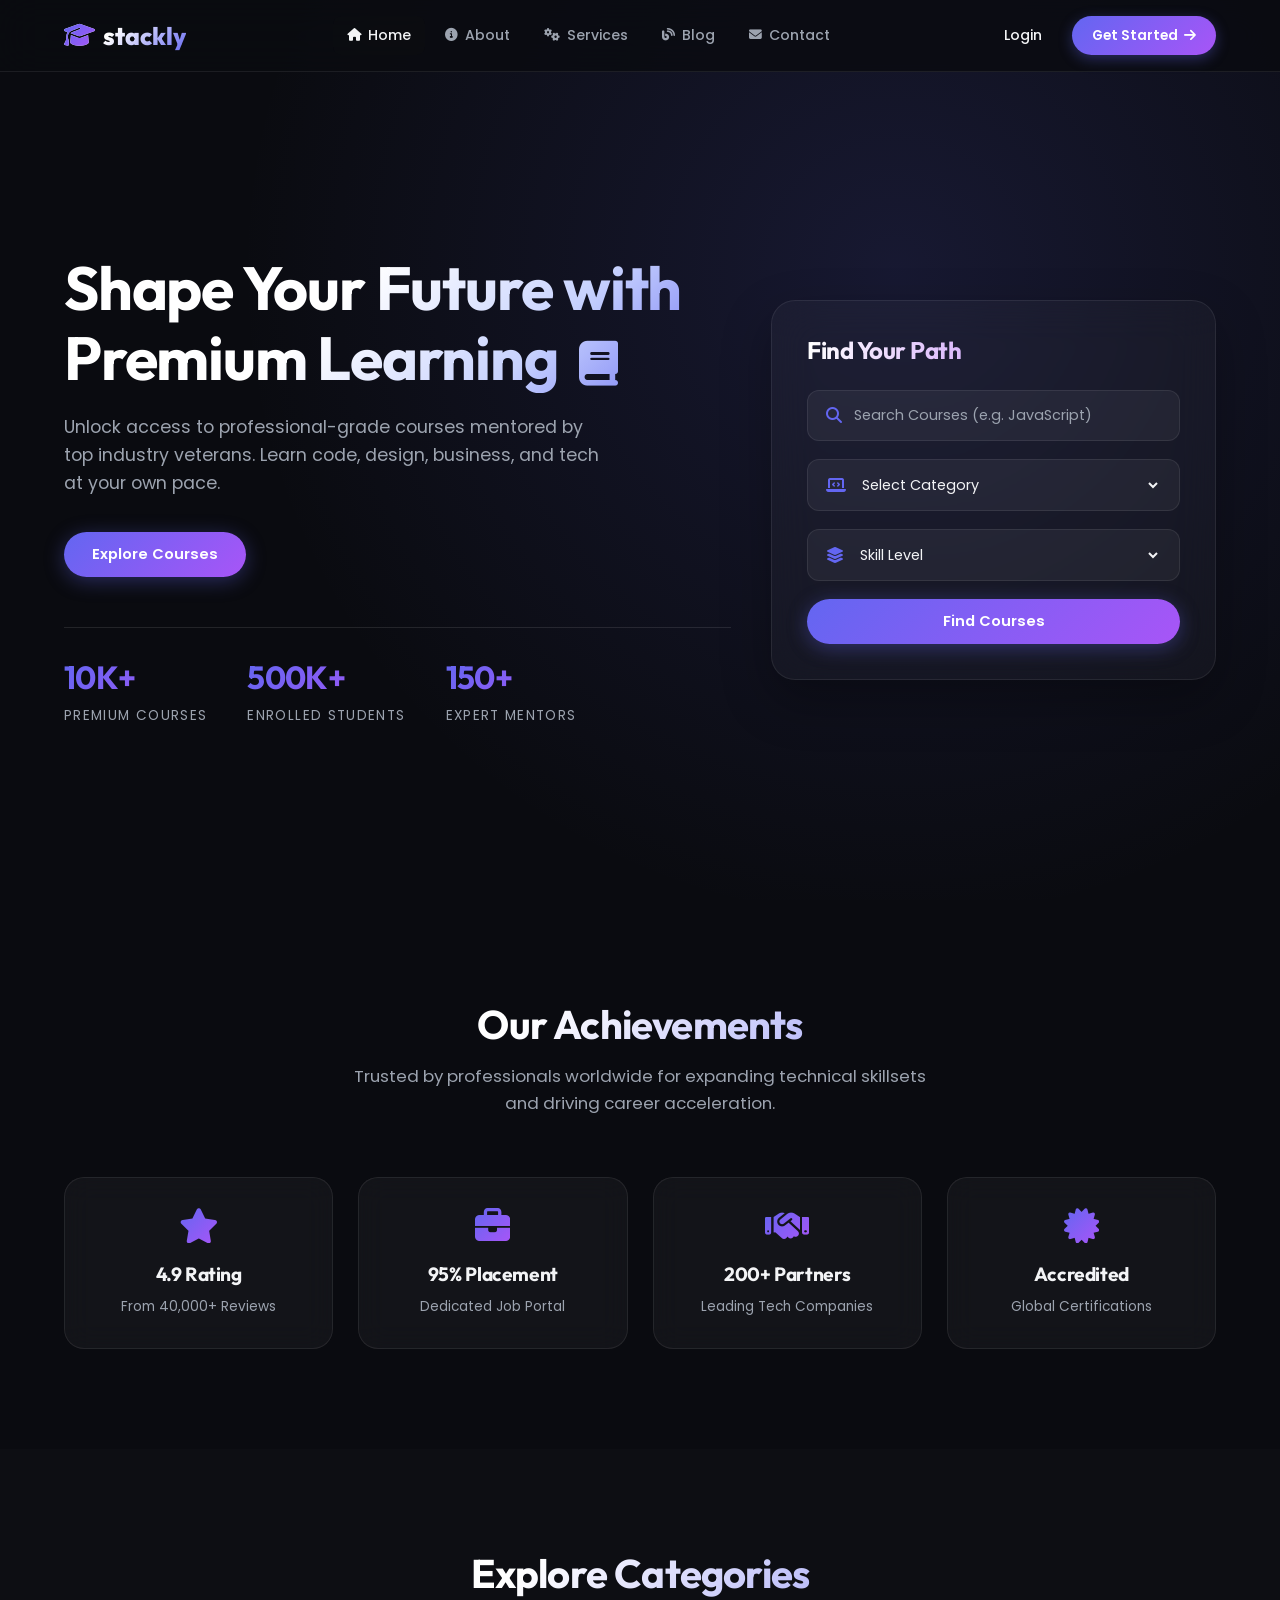
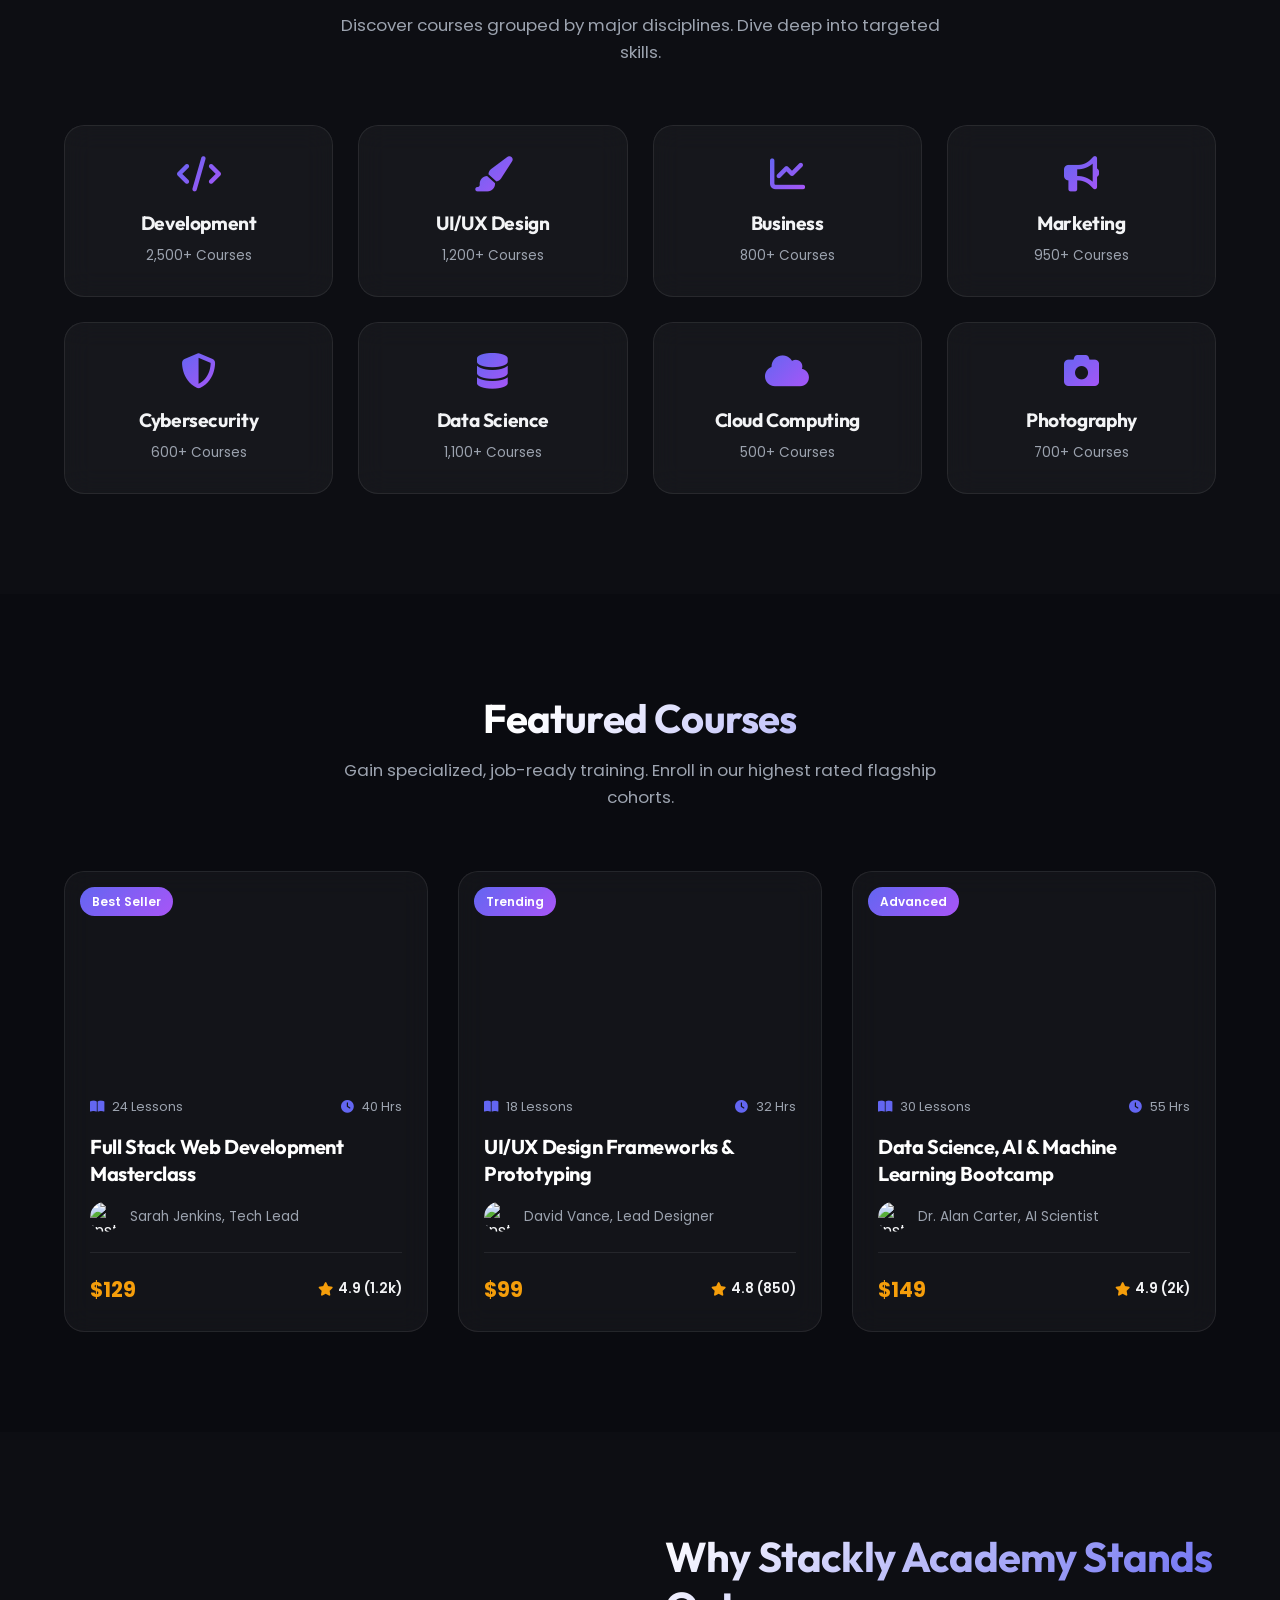
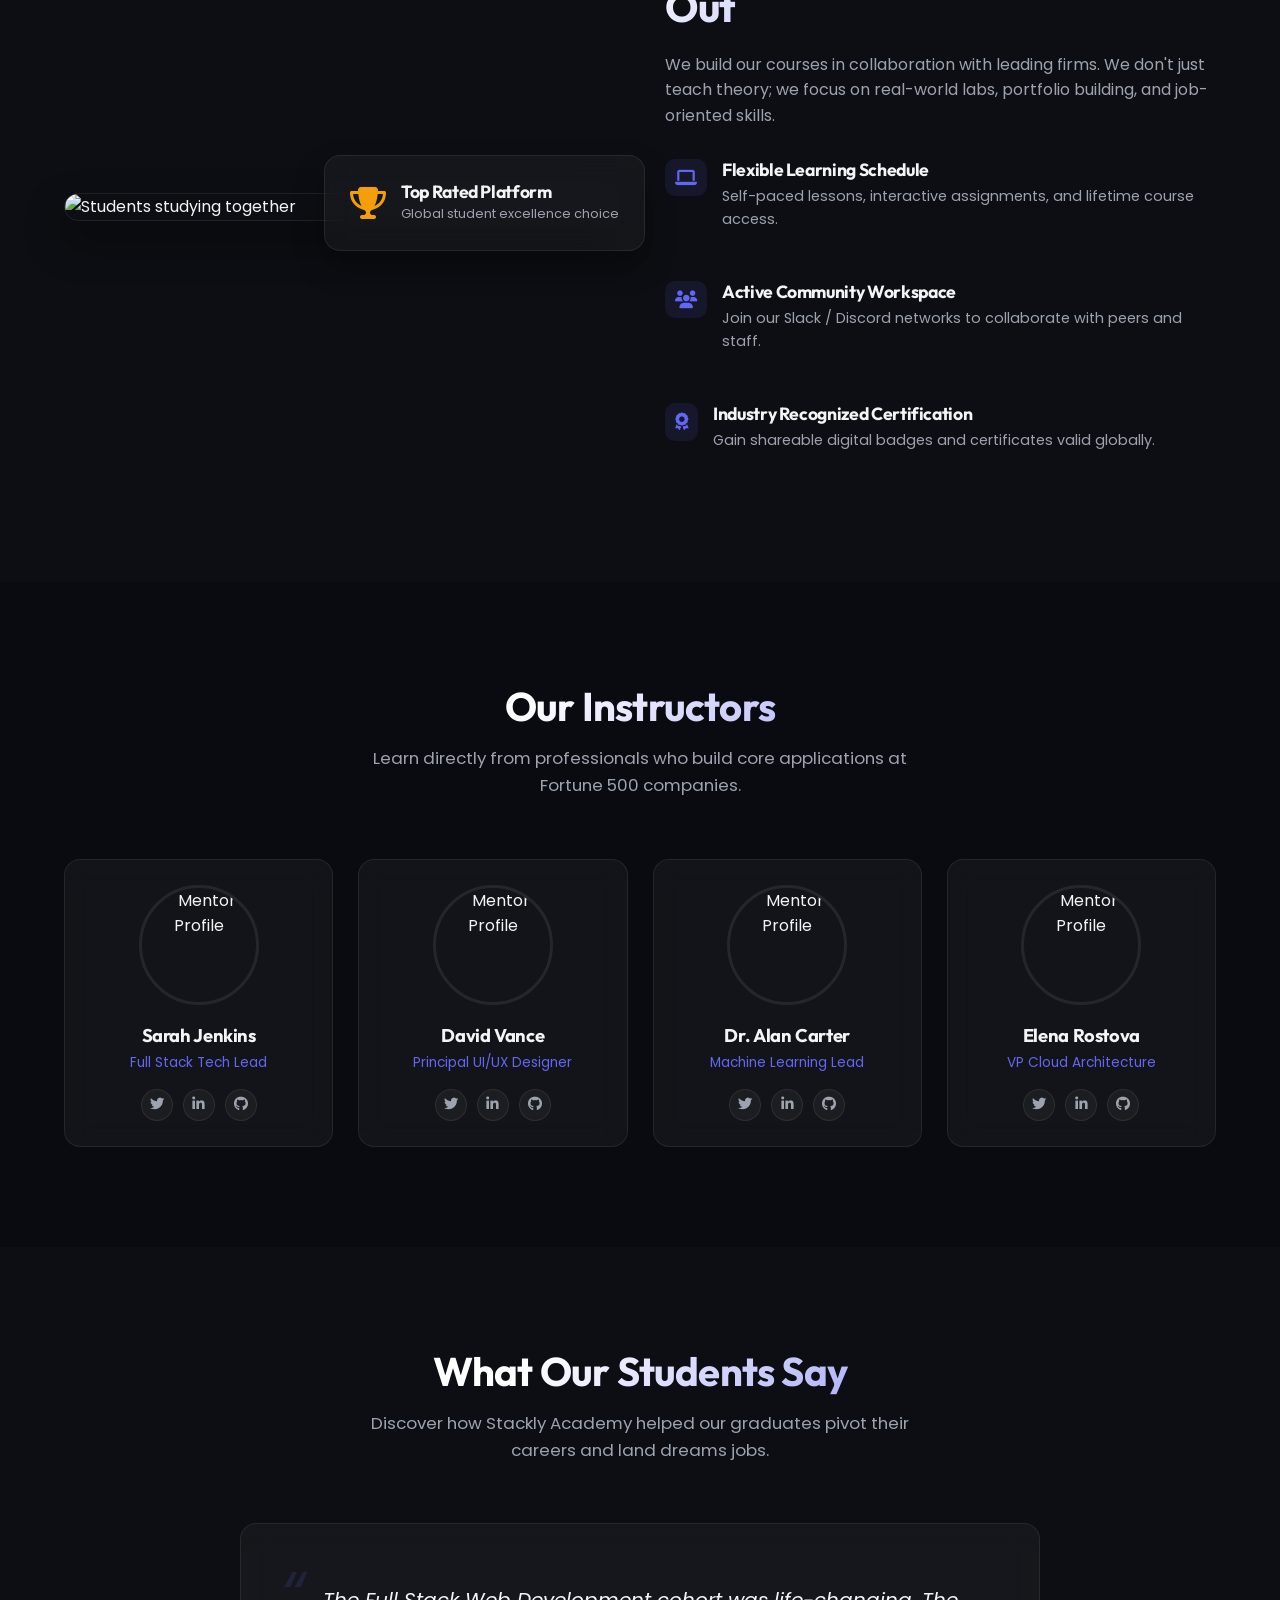
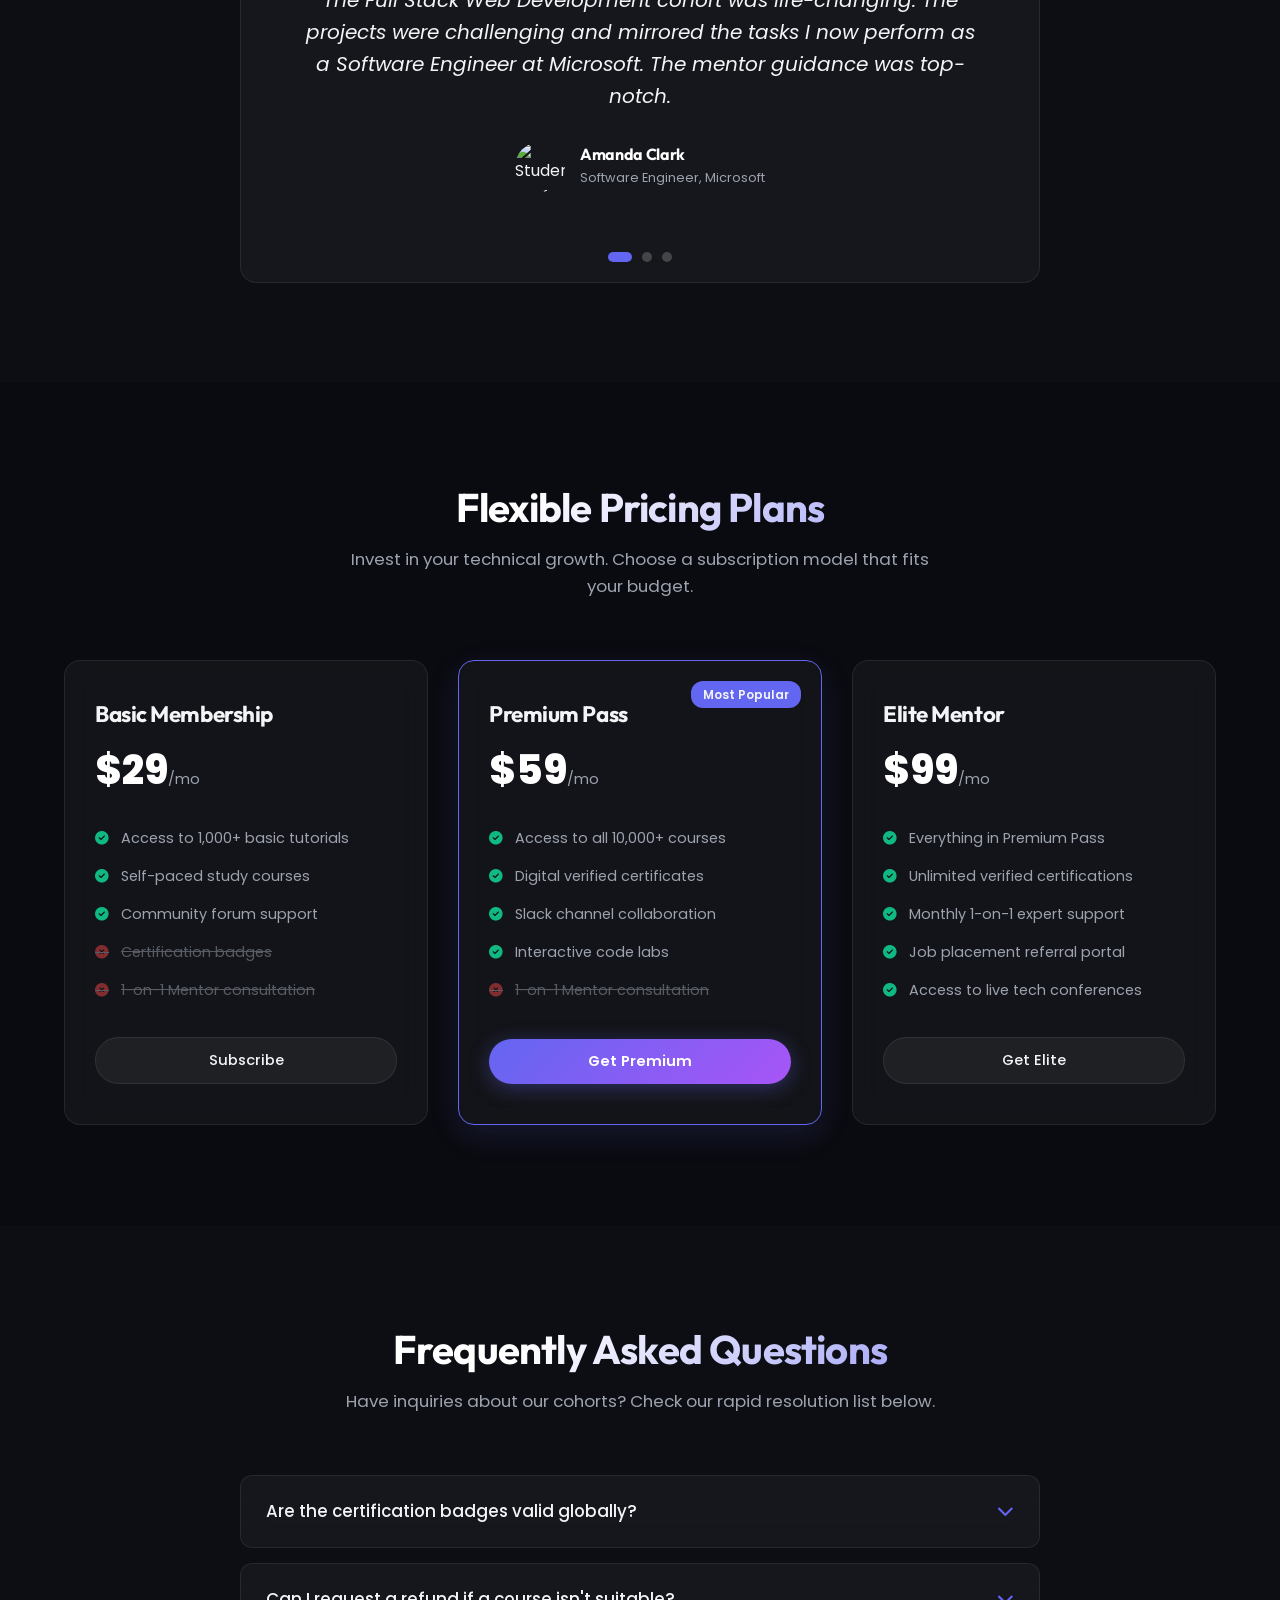
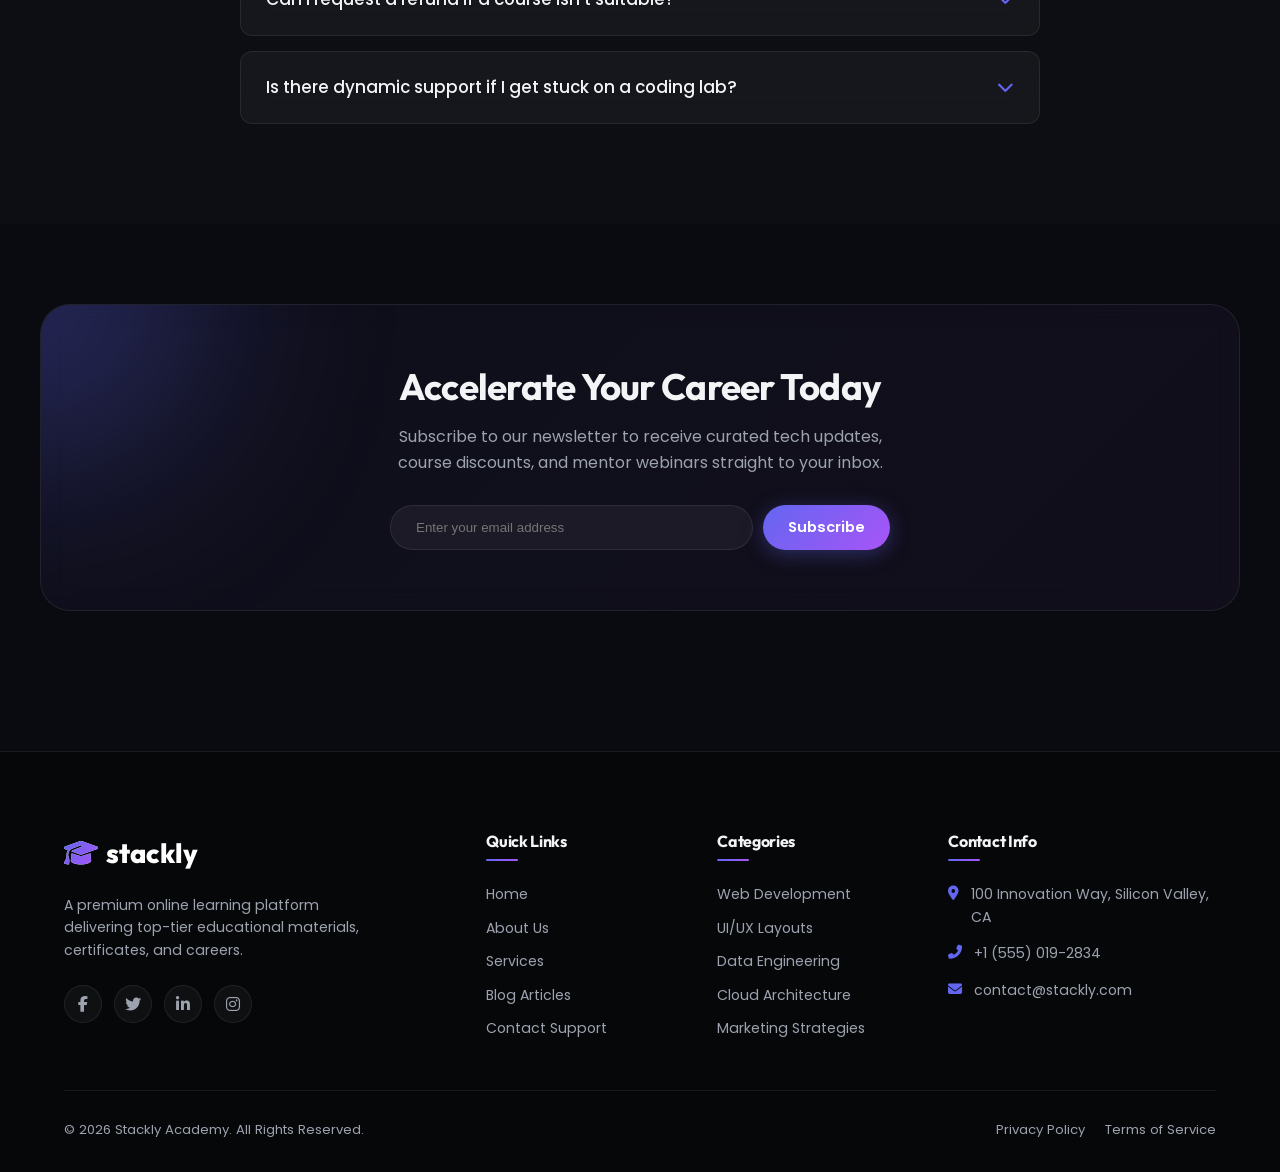
==== index.html @ f4b75791 "hi" ====
<!DOCTYPE html>
<html lang="en">
<head>
    <meta charset="UTF-8">
    <meta name="viewport" content="width=device-width, initial-scale=1.0">
    <title>Stackly Academy | Premium Online Learning Platform</title>
    <!-- Font Awesome Icons -->
    <link rel="stylesheet" href="https://cdnjs.cloudflare.com/ajax/libs/font-awesome/6.5.2/css/all.min.css">
    <!-- Global CSS -->
    <link rel="stylesheet" href="common.css">
    <!-- Page Specific CSS -->
    <link rel="stylesheet" href="style.css">
</head>
<body>

    <!-- Sticky Navigation Bar -->
    <nav class="navbar" id="myNavbar">
        <div class="logo" onclick="window.location.href='index.html'">
            <i class="fas fa-graduation-cap"></i> stackly
        </div>

        <button class="hamburger" aria-label="Toggle Navigation">
            <i class="fas fa-bars"></i>
        </button>

        <ul class="nav-menu">
            <li><a href="index.html" class="nav-link active"><i class="fas fa-home"></i> Home</a></li>
            <li><a href="about.html" class="nav-link"><i class="fas fa-info-circle"></i> About</a></li>
            <li><a href="services.html" class="nav-link"><i class="fas fa-cogs"></i> Services</a></li>
            <li><a href="blog.html" class="nav-link"><i class="fas fa-blog"></i> Blog</a></li>
            <li><a href="contact.html" class="nav-link"><i class="fas fa-envelope"></i> Contact</a></li>
            <!-- Mobile actions menu -->
            <div class="nav-actions-mobile">
                <a href="login.html" class="login-btn">Login</a>
                <a href="register.html" class="get-started-btn">Get Started <i class="fas fa-arrow-right"></i></a>
            </div>
        </ul>

        <div class="nav-actions">
            <a href="login.html" class="login-btn">Login</a>
            <a href="register.html" class="get-started-btn">Get Started <i class="fas fa-arrow-right"></i></a>
        </div>
    </nav>

    <!-- SECTION 1: Hero Section (with Slider, Overlay & Glass Lookup Card) -->
    <section class="hero-section">
        <div class="bg-slider">
            <div class="slide slide-1"></div>
            <div class="slide slide-2"></div>
            <div class="slide slide-3"></div>
        </div>
        <div class="hero-overlay"></div>

        <div class="hero-container">
            <div class="hero-content scroll-reveal">
                <h1>Shape Your Future with Premium Learning <i class="fas fa-book floating-book"></i></h1>
                <p>Unlock access to professional-grade courses mentored by top industry veterans. Learn code, design, business, and tech at your own pace.</p>
                <button class="btn-gradient">Explore Courses</button>

                <div class="hero-stats">
                    <div class="stat-item">
                        <h3>10K+</h3>
                        <span>Premium Courses</span>
                    </div>
                    <div class="stat-item">
                        <h3>500K+</h3>
                        <span>Enrolled Students</span>
                    </div>
                    <div class="stat-item">
                        <h3>150+</h3>
                        <span>Expert Mentors</span>
                    </div>
                </div>
            </div>

            <div class="hero-card-wrapper scroll-reveal">
                <div class="glass-course-card">
                    <h3>Find Your Path</h3>
                    <form id="courseLookupForm" onsubmit="event.preventDefault();">
                        <div class="input-wrapper">
                            <div class="input-group">
                                <i class="fas fa-search"></i>
                                <input type="text" placeholder="Search Courses (e.g. JavaScript)">
                            </div>
                        </div>

                        <div class="input-wrapper">
                            <div class="input-group">
                                <i class="fas fa-laptop-code"></i>
                                <select>
                                    <option value="">Select Category</option>
                                    <option value="dev">Development</option>
                                    <option value="design">UI/UX Design</option>
                                    <option value="biz">Business</option>
                                    <option value="mkt">Marketing</option>
                                </select>
                            </div>
                        </div>

                        <div class="input-wrapper">
                            <div class="input-group">
                                <i class="fas fa-layer-group"></i>
                                <select>
                                    <option value="">Skill Level</option>
                                    <option value="beg">Beginner</option>
                                    <option value="int">Intermediate</option>
                                    <option value="adv">Advanced</option>
                                </select>
                            </div>
                        </div>

                        <button type="button" class="btn-gradient full-width">Find Courses</button>
                    </form>
                </div>
            </div>
        </div>
    </section>

    <!-- SECTION 2: Trust & Numbers Section -->
    <section class="section-padding">
        <div class="container scroll-reveal">
            <div class="section-header">
                <h2>Our Achievements</h2>
                <p>Trusted by professionals worldwide for expanding technical skillsets and driving career acceleration.</p>
            </div>
            <div class="category-grid" style="grid-template-columns: repeat(4, 1fr);">
                <div class="category-card glass-panel">
                    <i class="fas fa-star" style="color: var(--accent);"></i>
                    <h3>4.9 Rating</h3>
                    <span>From 40,000+ Reviews</span>
                </div>
                <div class="category-card glass-panel">
                    <i class="fas fa-briefcase"></i>
                    <h3>95% Placement</h3>
                    <span>Dedicated Job Portal</span>
                </div>
                <div class="category-card glass-panel">
                    <i class="fas fa-handshake"></i>
                    <h3>200+ Partners</h3>
                    <span>Leading Tech Companies</span>
                </div>
                <div class="category-card glass-panel">
                    <i class="fas fa-certificate"></i>
                    <h3>Accredited</h3>
                    <span>Global Certifications</span>
                </div>
            </div>
        </div>
    </section>

    <!-- SECTION 3: Course Categories -->
    <section class="section-padding" style="background: rgba(255, 255, 255, 0.01);">
        <div class="container scroll-reveal">
            <div class="section-header">
                <h2>Explore Categories</h2>
                <p>Discover courses grouped by major disciplines. Dive deep into targeted skills.</p>
            </div>
            <div class="category-grid">
                <div class="category-card glass-panel">
                    <i class="fas fa-code"></i>
                    <h3>Development</h3>
                    <span>2,500+ Courses</span>
                </div>
                <div class="category-card glass-panel">
                    <i class="fas fa-paint-brush"></i>
                    <h3>UI/UX Design</h3>
                    <span>1,200+ Courses</span>
                </div>
                <div class="category-card glass-panel">
                    <i class="fas fa-chart-line"></i>
                    <h3>Business</h3>
                    <span>800+ Courses</span>
                </div>
                <div class="category-card glass-panel">
                    <i class="fas fa-bullhorn"></i>
                    <h3>Marketing</h3>
                    <span>950+ Courses</span>
                </div>
                <div class="category-card glass-panel">
                    <i class="fas fa-shield-alt"></i>
                    <h3>Cybersecurity</h3>
                    <span>600+ Courses</span>
                </div>
                <div class="category-card glass-panel">
                    <i class="fas fa-database"></i>
                    <h3>Data Science</h3>
                    <span>1,100+ Courses</span>
                </div>
                <div class="category-card glass-panel">
                    <i class="fas fa-cloud"></i>
                    <h3>Cloud Computing</h3>
                    <span>500+ Courses</span>
                </div>
                <div class="category-card glass-panel">
                    <i class="fas fa-camera"></i>
                    <h3>Photography</h3>
                    <span>700+ Courses</span>
                </div>
            </div>
        </div>
    </section>

    <!-- SECTION 4: Featured Courses Grid -->
    <section class="section-padding">
        <div class="container scroll-reveal">
            <div class="section-header">
                <h2>Featured Courses</h2>
                <p>Gain specialized, job-ready training. Enroll in our highest rated flagship cohorts.</p>
            </div>
            <div class="courses-grid">
                <!-- Course 1 -->
                <div class="course-card glass-panel">
                    <div class="course-img" style="background-image: url('https://images.unsplash.com/photo-1547082299-de196ea013d6?q=80&w=600');">
                        <span class="course-badge">Best Seller</span>
                    </div>
                    <div class="course-body">
                        <div class="course-meta">
                            <span><i class="fas fa-book-open"></i> 24 Lessons</span>
                            <span><i class="fas fa-clock"></i> 40 Hrs</span>
                        </div>
                        <h3>Full Stack Web Development Masterclass</h3>
                        <div class="course-instructor">
                            <img src="https://images.unsplash.com/photo-1534528741775-53994a69daeb?q=80&w=200" alt="Instructor Profile">
                            <span>Sarah Jenkins, Tech Lead</span>
                        </div>
                        <div class="course-footer">
                            <div class="course-price">$129</div>
                            <div class="course-rating">
                                <i class="fas fa-star"></i> 4.9 (1.2k)
                            </div>
                        </div>
                    </div>
                </div>

                <!-- Course 2 -->
                <div class="course-card glass-panel">
                    <div class="course-img" style="background-image: url('https://images.unsplash.com/photo-1581291518655-9523c932ded7?q=80&w=600');">
                        <span class="course-badge">Trending</span>
                    </div>
                    <div class="course-body">
                        <div class="course-meta">
                            <span><i class="fas fa-book-open"></i> 18 Lessons</span>
                            <span><i class="fas fa-clock"></i> 32 Hrs</span>
                        </div>
                        <h3>UI/UX Design Frameworks & Prototyping</h3>
                        <div class="course-instructor">
                            <img src="https://images.unsplash.com/photo-1507003211169-0a1dd7228f2d?q=80&w=200" alt="Instructor Profile">
                            <span>David Vance, Lead Designer</span>
                        </div>
                        <div class="course-footer">
                            <div class="course-price">$99</div>
                            <div class="course-rating">
                                <i class="fas fa-star"></i> 4.8 (850)
                            </div>
                        </div>
                    </div>
                </div>

                <!-- Course 3 -->
                <div class="course-card glass-panel">
                    <div class="course-img" style="background-image: url('https://images.unsplash.com/photo-1527689368864-3a821dbccc34?q=80&w=600');">
                        <span class="course-badge">Advanced</span>
                    </div>
                    <div class="course-body">
                        <div class="course-meta">
                            <span><i class="fas fa-book-open"></i> 30 Lessons</span>
                            <span><i class="fas fa-clock"></i> 55 Hrs</span>
                        </div>
                        <h3>Data Science, AI & Machine Learning Bootcamp</h3>
                        <div class="course-instructor">
                            <img src="https://images.unsplash.com/photo-1500648767791-00dcc994a43e?q=80&w=200" alt="Instructor Profile">
                            <span>Dr. Alan Carter, AI Scientist</span>
                        </div>
                        <div class="course-footer">
                            <div class="course-price">$149</div>
                            <div class="course-rating">
                                <i class="fas fa-star"></i> 4.9 (2k)
                            </div>
                        </div>
                    </div>
                </div>
            </div>
        </div>
    </section>

    <!-- SECTION 5: Why Choose Us -->
    <section class="section-padding" style="background: rgba(255, 255, 255, 0.01);">
        <div class="container scroll-reveal">
            <div class="why-container">
                <div class="why-image-wrapper">
                    <img src="https://images.unsplash.com/photo-1523240795612-9a054b0db644?q=80&w=800" class="why-image" alt="Students studying together">
                    <div class="why-floating-card glass-panel">
                        <i class="fas fa-trophy"></i>
                        <div>
                            <h4>Top Rated Platform</h4>
                            <p>Global student excellence choice</p>
                        </div>
                    </div>
                </div>
                <div class="why-content">
                    <h2>Why Stackly Academy Stands Out</h2>
                    <p>We build our courses in collaboration with leading firms. We don't just teach theory; we focus on real-world labs, portfolio building, and job-oriented skills.</p>
                    <div class="why-features">
                        <div class="why-feature-item">
                            <i class="fas fa-laptop"></i>
                            <div>
                                <h3>Flexible Learning Schedule</h3>
                                <p>Self-paced lessons, interactive assignments, and lifetime course access.</p>
                            </div>
                        </div>
                        <div class="why-feature-item">
                            <i class="fas fa-users"></i>
                            <div>
                                <h3>Active Community Workspace</h3>
                                <p>Join our Slack / Discord networks to collaborate with peers and staff.</p>
                            </div>
                        </div>
                        <div class="why-feature-item">
                            <i class="fas fa-award"></i>
                            <div>
                                <h3>Industry Recognized Certification</h3>
                                <p>Gain shareable digital badges and certificates valid globally.</p>
                            </div>
                        </div>
                    </div>
                </div>
            </div>
        </div>
    </section>

    <!-- SECTION 6: Mentors / Instructors -->
    <section class="section-padding">
        <div class="container scroll-reveal">
            <div class="section-header">
                <h2>Our Instructors</h2>
                <p>Learn directly from professionals who build core applications at Fortune 500 companies.</p>
            </div>
            <div class="mentors-grid">
                <!-- Mentor 1 -->
                <div class="mentor-card glass-panel">
                    <img src="https://images.unsplash.com/photo-1544005313-94ddf0286df2?q=80&w=300" class="mentor-img" alt="Mentor Profile">
                    <h3>Sarah Jenkins</h3>
                    <p>Full Stack Tech Lead</p>
                    <div class="social-icons">
                        <a href="404.html" class="social-icon"><i class="fab fa-twitter"></i></a>
                        <a href="404.html" class="social-icon"><i class="fab fa-linkedin-in"></i></a>
                        <a href="404.html" class="social-icon"><i class="fab fa-github"></i></a>
                    </div>
                </div>

                <!-- Mentor 2 -->
                <div class="mentor-card glass-panel">
                    <img src="https://images.unsplash.com/photo-1506794778202-cad84cf45f1d?q=80&w=300" class="mentor-img" alt="Mentor Profile">
                    <h3>David Vance</h3>
                    <p>Principal UI/UX Designer</p>
                    <div class="social-icons">
                        <a href="404.html" class="social-icon"><i class="fab fa-twitter"></i></a>
                        <a href="404.html" class="social-icon"><i class="fab fa-linkedin-in"></i></a>
                        <a href="404.html" class="social-icon"><i class="fab fa-github"></i></a>
                    </div>
                </div>

                <!-- Mentor 3 -->
                <div class="mentor-card glass-panel">
                    <img src="https://images.unsplash.com/photo-1500648767791-00dcc994a43e?q=80&w=300" class="mentor-img" alt="Mentor Profile">
                    <h3>Dr. Alan Carter</h3>
                    <p>Machine Learning Lead</p>
                    <div class="social-icons">
                        <a href="404.html" class="social-icon"><i class="fab fa-twitter"></i></a>
                        <a href="404.html" class="social-icon"><i class="fab fa-linkedin-in"></i></a>
                        <a href="404.html" class="social-icon"><i class="fab fa-github"></i></a>
                    </div>
                </div>

                <!-- Mentor 4 -->
                <div class="mentor-card glass-panel">
                    <img src="https://images.unsplash.com/photo-1573496359142-b8d87734a5a2?q=80&w=300" class="mentor-img" alt="Mentor Profile">
                    <h3>Elena Rostova</h3>
                    <p>VP Cloud Architecture</p>
                    <div class="social-icons">
                        <a href="404.html" class="social-icon"><i class="fab fa-twitter"></i></a>
                        <a href="404.html" class="social-icon"><i class="fab fa-linkedin-in"></i></a>
                        <a href="404.html" class="social-icon"><i class="fab fa-github"></i></a>
                    </div>
                </div>
            </div>
        </div>
    </section>

    <!-- SECTION 7: Testimonial Slider -->
    <section class="section-padding" style="background: rgba(255, 255, 255, 0.01);">
        <div class="container scroll-reveal">
            <div class="section-header">
                <h2>What Our Students Say</h2>
                <p>Discover how Stackly Academy helped our graduates pivot their careers and land dreams jobs.</p>
            </div>

            <div class="testimonial-container glass-panel">
                <div class="testimonial-track">
                    <!-- Slide 1 -->
                    <div class="testimonial-slide">
                        <p>The Full Stack Web Development cohort was life-changing. The projects were challenging and mirrored the tasks I now perform as a Software Engineer at Microsoft. The mentor guidance was top-notch.</p>
                        <div class="testi-user">
                            <img src="https://images.unsplash.com/photo-1494790108377-be9c29b29330?q=80&w=150" alt="Student Profile">
                            <div class="testi-info">
                                <h4>Amanda Clark</h4>
                                <span>Software Engineer, Microsoft</span>
                            </div>
                        </div>
                    </div>

                    <!-- Slide 2 -->
                    <div class="testimonial-slide">
                        <p>Transitioning from Graphic Design to UX Design felt daunting until I took David's masterclass. The structuring of user testing and wireframe iterations completely reshaped my perspective.</p>
                        <div class="testi-user">
                            <img src="https://images.unsplash.com/photo-1560250097-0b93528c311a?q=80&w=150" alt="Student Profile">
                            <div class="testi-info">
                                <h4>Marcus Thorne</h4>
                                <span>UI/UX Designer, Figma</span>
                            </div>
                        </div>
                    </div>

                    <!-- Slide 3 -->
                    <div class="testimonial-slide">
                        <p>The AI and Machine Learning bootcamp was extensive and hands-on. We deployed real-world predictive models and NLP tasks. I secured a Machine Learning Internship within weeks of graduating.</p>
                        <div class="testi-user">
                            <img src="https://images.unsplash.com/photo-1573497019940-1c28c88b4f3e?q=80&w=150" alt="Student Profile">
                            <div class="testi-info">
                                <h4>Lila Patel</h4>
                                <span>ML Intern, NVIDIA</span>
                            </div>
                        </div>
                    </div>
                </div>

                <div class="slider-dots">
                    <span class="dot active"></span>
                    <span class="dot"></span>
                    <span class="dot"></span>
                </div>
            </div>
        </div>
    </section>

    <!-- SECTION 8: Pricing Tiers -->
    <section class="section-padding">
        <div class="container scroll-reveal">
            <div class="section-header">
                <h2>Flexible Pricing Plans</h2>
                <p>Invest in your technical growth. Choose a subscription model that fits your budget.</p>
            </div>
            <div class="pricing-grid">
                <!-- Basic Plan -->
                <div class="pricing-card glass-panel">
                    <h3>Basic Membership</h3>
                    <div class="pricing-price">$29<span>/mo</span></div>
                    <ul>
                        <li><i class="fas fa-check-circle"></i> Access to 1,000+ basic tutorials</li>
                        <li><i class="fas fa-check-circle"></i> Self-paced study courses</li>
                        <li><i class="fas fa-check-circle"></i> Community forum support</li>
                        <li class="disabled"><i class="fas fa-times-circle"></i> Certification badges</li>
                        <li class="disabled"><i class="fas fa-times-circle"></i> 1-on-1 Mentor consultation</li>
                    </ul>
                    <button class="btn-secondary">Subscribe</button>
                </div>

                <!-- Premium Plan -->
                <div class="pricing-card glass-panel popular">
                    <span class="popular-badge">Most Popular</span>
                    <h3>Premium Pass</h3>
                    <div class="pricing-price">$59<span>/mo</span></div>
                    <ul>
                        <li><i class="fas fa-check-circle"></i> Access to all 10,000+ courses</li>
                        <li><i class="fas fa-check-circle"></i> Digital verified certificates</li>
                        <li><i class="fas fa-check-circle"></i> Slack channel collaboration</li>
                        <li><i class="fas fa-check-circle"></i> Interactive code labs</li>
                        <li class="disabled"><i class="fas fa-times-circle"></i> 1-on-1 Mentor consultation</li>
                    </ul>
                    <button class="btn-gradient">Get Premium</button>
                </div>

                <!-- Elite Plan -->
                <div class="pricing-card glass-panel">
                    <h3>Elite Mentor</h3>
                    <div class="pricing-price">$99<span>/mo</span></div>
                    <ul>
                        <li><i class="fas fa-check-circle"></i> Everything in Premium Pass</li>
                        <li><i class="fas fa-check-circle"></i> Unlimited verified certifications</li>
                        <li><i class="fas fa-check-circle"></i> Monthly 1-on-1 expert support</li>
                        <li><i class="fas fa-check-circle"></i> Job placement referral portal</li>
                        <li><i class="fas fa-check-circle"></i> Access to live tech conferences</li>
                    </ul>
                    <button class="btn-secondary">Get Elite</button>
                </div>
            </div>
        </div>
    </section>

    <!-- SECTION 9: FAQ Accordion -->
    <section class="section-padding" style="background: rgba(255, 255, 255, 0.01);">
        <div class="container scroll-reveal">
            <div class="section-header">
                <h2>Frequently Asked Questions</h2>
                <p>Have inquiries about our cohorts? Check our rapid resolution list below.</p>
            </div>
            <div class="faq-accordion">
                <!-- Item 1 -->
                <div class="faq-item glass-panel">
                    <div class="faq-question">
                        <span>Are the certification badges valid globally?</span>
                        <i class="fas fa-chevron-down"></i>
                    </div>
                    <div class="faq-answer">
                        <p>Yes. Our credentials are back-linked to credible verification authorities and can be linked to your LinkedIn profile or resume for recruiter checks.</p>
                    </div>
                </div>

                <!-- Item 2 -->
                <div class="faq-item glass-panel">
                    <div class="faq-question">
                        <span>Can I request a refund if a course isn't suitable?</span>
                        <i class="fas fa-chevron-down"></i>
                    </div>
                    <div class="faq-answer">
                        <p>Absolutely. We offer a full 14-day refund window for subscriptions or direct cohorts if you are not fully satisfied with your experience.</p>
                    </div>
                </div>

                <!-- Item 3 -->
                <div class="faq-item glass-panel">
                    <div class="faq-question">
                        <span>Is there dynamic support if I get stuck on a coding lab?</span>
                        <i class="fas fa-chevron-down"></i>
                    </div>
                    <div class="faq-answer">
                        <p>Yes. Premium students gain access to dedicated Slack workspaces populated by technical mentors and teaching assistants who resolve ticketed queries.</p>
                    </div>
                </div>
            </div>
        </div>
    </section>

    <!-- SECTION 10: Bottom CTA Newsletter Section -->
    <section class="cta-section container scroll-reveal">
        <div class="cta-box glass-panel">
            <h2>Accelerate Your Career Today</h2>
            <p>Subscribe to our newsletter to receive curated tech updates, course discounts, and mentor webinars straight to your inbox.</p>
            <form class="cta-form" onsubmit="event.preventDefault();">
                <input type="email" placeholder="Enter your email address" required>
                <button type="submit" class="btn-gradient">Subscribe</button>
            </form>
        </div>
    </section>

    <!-- Footer Section -->
    <footer>
        <div class="container">
            <div class="footer-grid">
                <div class="footer-about">
                    <div class="footer-logo">
                        <i class="fas fa-graduation-cap"></i> stackly
                    </div>
                    <p>A premium online learning platform delivering top-tier educational materials, certificates, and careers.</p>
                    <div class="social-icons">
                        <a href="404.html" class="social-icon"><i class="fab fa-facebook-f"></i></a>
                        <a href="404.html" class="social-icon"><i class="fab fa-twitter"></i></a>
                        <a href="404.html" class="social-icon"><i class="fab fa-linkedin-in"></i></a>
                        <a href="404.html" class="social-icon"><i class="fab fa-instagram"></i></a>
                    </div>
                </div>

                <div class="footer-links">
                    <h4>Quick Links</h4>
                    <ul>
                        <li><a href="index.html">Home</a></li>
                        <li><a href="about.html">About Us</a></li>
                        <li><a href="services.html">Services</a></li>
                        <li><a href="blog.html">Blog Articles</a></li>
                        <li><a href="contact.html">Contact Support</a></li>
                    </ul>
                </div>

                <div class="footer-links">
                    <h4>Categories</h4>
                    <ul>
                        <li><a href="404.html">Web Development</a></li>
                        <li><a href="404.html">UI/UX Layouts</a></li>
                        <li><a href="404.html">Data Engineering</a></li>
                        <li><a href="404.html">Cloud Architecture</a></li>
                        <li><a href="404.html">Marketing Strategies</a></li>
                    </ul>
                </div>

                <div class="footer-contact">
                    <h4>Contact Info</h4>
                    <ul>
                        <li><i class="fas fa-map-marker-alt"></i> 100 Innovation Way, Silicon Valley, CA</li>
                        <li><i class="fas fa-phone-alt"></i> +1 (555) 019-2834</li>
                        <li><i class="fas fa-envelope"></i> contact@stackly.com</li>
                    </ul>
                </div>
            </div>

            <div class="footer-bottom">
                <p>&copy; 2026 Stackly Academy. All Rights Reserved.</p>
                <div class="footer-bottom-links">
                    <a href="404.html">Privacy Policy</a>
                    <a href="404.html">Terms of Service</a>
                </div>
            </div>
        </div>
    </footer>

    <!-- Main JS -->
    <script src="script.js"></script>
</body>
</html>
---- common.css ----
/* ============================================================
   common.css - Global Design System | Stackly Academy
   ============================================================ */

@import url('https://fonts.googleapis.com/css2?family=Outfit:wght@300;400;500;600;700;800&family=Poppins:wght@300;400;500;600;700&display=swap');

/* ---- CSS Variables ---- */
:root {
    --primary:        #6366f1;
    --primary-glow:   rgba(99, 102, 241, 0.35);
    --secondary:      #a855f7;
    --secondary-glow: rgba(168, 85, 247, 0.35);
    --accent:         #f59e0b;
    --bg-dark:        #0a0b10;
    --bg-card:        rgba(255, 255, 255, 0.04);
    --bg-card-hover:  rgba(255, 255, 255, 0.07);
    --border-color:   rgba(255, 255, 255, 0.08);
    --border-hover:   rgba(255, 255, 255, 0.2);
    --text-light:     #f3f4f6;
    --text-muted:     #9ca3af;
    --success:        #10b981;
    --error:          #ef4444;
    --nav-height:     72px;
    --transition:     all 0.35s cubic-bezier(0.4, 0, 0.2, 1);
}

/* ---- Reset ---- */
*, *::before, *::after {
    margin: 0;
    padding: 0;
    box-sizing: border-box;
}

html { scroll-behavior: smooth; }

body {
    background-color: var(--bg-dark);
    color: var(--text-light);
    font-family: 'Poppins', sans-serif;
    line-height: 1.6;
    overflow-x: hidden;
}

h1, h2, h3, h4, h5, h6 {
    font-family: 'Outfit', sans-serif;
    font-weight: 700;
    letter-spacing: -0.02em;
    line-height: 1.2;
}

a {
    text-decoration: none;
    color: inherit;
    transition: var(--transition);
}

img { max-width: 100%; display: block; }

button { font-family: 'Poppins', sans-serif; }

/* ---- Scrollbar ---- */
::-webkit-scrollbar { width: 6px; }
::-webkit-scrollbar-track { background: var(--bg-dark); }
::-webkit-scrollbar-thumb {
    background: rgba(255,255,255,0.1);
    border-radius: 3px;
}
::-webkit-scrollbar-thumb:hover { background: var(--primary); }

/* ---- Container ---- */
.container {
    width: 100%;
    max-width: 1200px;
    margin: 0 auto;
    padding: 0 24px;
}

/* ---- Glassmorphism ---- */
.glass-panel {
    background: var(--bg-card);
    backdrop-filter: blur(14px);
    -webkit-backdrop-filter: blur(14px);
    border: 1px solid var(--border-color);
    border-radius: 16px;
    transition: var(--transition);
}
.glass-panel:hover {
    border-color: var(--border-hover);
    background: var(--bg-card-hover);
}

/* ---- Buttons ---- */
.btn-gradient {
    display: inline-flex;
    align-items: center;
    justify-content: center;
    gap: 8px;
    background: linear-gradient(135deg, var(--primary), var(--secondary));
    color: #fff;
    padding: 12px 28px;
    border-radius: 50px;
    font-weight: 600;
    font-size: 0.92rem;
    border: none;
    cursor: pointer;
    position: relative;
    overflow: hidden;
    box-shadow: 0 4px 20px var(--primary-glow);
    transition: var(--transition);
    white-space: nowrap;
}
.btn-gradient:hover {
    transform: translateY(-2px);
    box-shadow: 0 8px 28px var(--secondary-glow);
    filter: brightness(1.1);
}
.btn-gradient.full-width { width: 100%; }

.btn-secondary {
    display: inline-flex;
    align-items: center;
    justify-content: center;
    gap: 8px;
    background: rgba(255,255,255,0.05);
    border: 1px solid var(--border-color);
    color: var(--text-light);
    padding: 12px 28px;
    border-radius: 50px;
    font-weight: 500;
    font-size: 0.92rem;
    cursor: pointer;
    transition: var(--transition);
    white-space: nowrap;
}
.btn-secondary:hover {
    background: rgba(255,255,255,0.1);
    border-color: rgba(255,255,255,0.25);
    transform: translateY(-2px);
}
.btn-secondary.full-width { width: 100%; }

/* ---- Forms & Inputs ---- */
.input-wrapper { margin-bottom: 18px; position: relative; }

.input-group {
    background: rgba(255,255,255,0.05);
    border: 1px solid var(--border-color);
    border-radius: 12px;
    display: flex;
    align-items: center;
    padding: 14px 18px;
    gap: 12px;
    transition: var(--transition);
}
.input-group:focus-within {
    border-color: var(--primary);
    background: rgba(255,255,255,0.08);
    box-shadow: 0 0 0 3px var(--primary-glow);
}
.input-group i {
    color: var(--primary);
    font-size: 1rem;
    flex-shrink: 0;
}
.input-group input,
.input-group select,
.input-group textarea {
    background: none;
    border: none;
    color: var(--text-light);
    font-size: 0.9rem;
    font-family: 'Poppins', sans-serif;
    width: 100%;
    outline: none;
    min-width: 0;
}
.input-group select option { background: #12141f; color: var(--text-light); }
.input-group input::placeholder { color: var(--text-muted); }

.toggle-password {
    background: none;
    border: none;
    color: var(--text-muted);
    cursor: pointer;
    font-size: 1rem;
    display: flex;
    align-items: center;
    flex-shrink: 0;
    transition: color 0.2s;
}
.toggle-password:hover { color: var(--primary); }

.error-text {
    color: var(--error);
    font-size: 0.72rem;
    margin-top: 5px;
    display: none;
    padding-left: 4px;
}
.error-border {
    border-color: var(--error) !important;
    box-shadow: 0 0 0 3px rgba(239,68,68,0.2) !important;
}

/* ============================================================
   NAVBAR
   ============================================================ */
.navbar {
    position: fixed;
    top: 0;
    left: 0;
    width: 100%;
    height: var(--nav-height);
    z-index: 1000;
    display: flex;
    align-items: center;
    justify-content: space-between;
    padding: 0 5%;
    background: rgba(10,11,16,0.82);
    backdrop-filter: blur(22px);
    -webkit-backdrop-filter: blur(22px);
    border-bottom: 1px solid var(--border-color);
    transition: var(--transition);
}
.navbar.scrolled {
    background: rgba(28, 30, 36, 0.96);
    box-shadow: 0 8px 32px rgba(0,0,0,0.4);
}

/* Logo */
.navbar .logo {
    display: flex;
    align-items: center;
    gap: 8px;
    font-family: 'Outfit', sans-serif;
    font-weight: 800;
    font-size: 1.55rem;
    background: linear-gradient(135deg, #fff 40%, var(--primary));
    -webkit-background-clip: text;
    -webkit-text-fill-color: transparent;
    cursor: pointer;
    flex-shrink: 0;
    z-index: 1200;
}
.navbar .logo i {
    background: linear-gradient(135deg, var(--primary), var(--secondary));
    -webkit-background-clip: text;
    -webkit-text-fill-color: transparent;
}

/* Desktop nav menu */
.nav-menu {
    display: flex;
    list-style: none;
    align-items: center;
    gap: 6px;
}

.nav-link {
    display: flex;
    align-items: center;
    gap: 7px;
    font-size: 0.88rem;
    font-weight: 500;
    color: var(--text-muted);
    padding: 8px 14px;
    border-radius: 8px;
    position: relative;
    transition: var(--transition);
}
.nav-link i { font-size: 0.8rem; }
.nav-link:hover, .nav-link.active { color: var(--text-light); background: rgba(23, 23, 23, 0.05); }

/* Mobile actions inside menu — hidden on desktop */
.nav-actions-mobile { display: none; }

/* Desktop right-side actions */
.nav-actions {
    display: flex;
    align-items: center;
    gap: 16px;
    flex-shrink: 0;
}
.login-btn {
    font-size: 0.88rem;
    font-weight: 500;
    color: var(--text-light);
    cursor: pointer;
    padding: 8px 14px;
    border-radius: 8px;
    transition: var(--transition);
}
.login-btn:hover { color: var(--primary); background: rgba(99,102,241,0.08); }

.get-started-btn {
    background: linear-gradient(135deg, var(--primary), var(--secondary));
    color: #fff;
    padding: 9px 20px;
    border-radius: 50px;
    font-weight: 600;
    font-size: 0.85rem;
    box-shadow: 0 4px 14px var(--primary-glow);
    display: flex;
    align-items: center;
    gap: 6px;
    flex-shrink: 0;
}
.get-started-btn:hover {
    transform: translateY(-2px);
    box-shadow: 0 6px 20px var(--secondary-glow);
}

/* Hamburger — hidden on desktop */
.hamburger {
    display: none;
    flex-direction: column;
    justify-content: center;
    align-items: center;
    gap: 5px;
    width: 42px;
    height: 42px;
    background: rgba(207, 196, 196, 0.05);
    border: 1px solid var(--border-color);
    border-radius: 10px;
    cursor: pointer;
    transition: var(--transition);
    flex-shrink: 0;
    z-index: 1200;
}
.hamburger:hover { background: rgba(99,102,241,0.12); border-color: var(--primary); }
.hamburger span {
    display: block;
    width: 20px;
    height: 2px;
    background: var(--text-light);
    border-radius: 2px;
    transition: var(--transition);
}
.hamburger.open span:nth-child(1) { transform: translateY(7px) rotate(45deg); }
.hamburger.open span:nth-child(2) { opacity: 0; transform: scaleX(0); }
.hamburger.open span:nth-child(3) { transform: translateY(-7px) rotate(-45deg); }

/* Mobile menu overlay */
.nav-overlay {
    display: none;
    position: fixed;
    inset: 0;
    background: rgba(0,0,0,0.65);
    z-index: 1010;
    opacity: 0;
    transition: opacity 0.35s ease;
}
.nav-overlay.show { display: block; opacity: 1; }

/* ============================================================
   FOOTER
   ============================================================ */
footer {
    background: #060709;
    border-top: 1px solid var(--border-color);
    padding: 80px 0 32px;
    margin-top: 60px;
}

.footer-grid {
    display: grid;
    grid-template-columns: 2fr 1fr 1fr 1.4fr;
    gap: 40px;
    margin-bottom: 50px;
}

.footer-logo {
    display: flex;
    align-items: center;
    gap: 8px;
    font-family: 'Outfit', sans-serif;
    font-weight: 800;
    font-size: 1.7rem;
    background: linear-gradient(135deg, #fff 40%, var(--primary));
    -webkit-background-clip: text;
    -webkit-text-fill-color: transparent;
    margin-bottom: 18px;
}
.footer-logo i {
    background: linear-gradient(135deg, var(--primary), var(--secondary));
    -webkit-background-clip: text;
    -webkit-text-fill-color: transparent;
}
.footer-about p { color: var(--text-muted); font-size: 0.88rem; margin-bottom: 24px; max-width: 300px; }

.social-icons { display: flex; gap: 12px; flex-wrap: wrap; }
.social-icon {
    width: 38px;
    height: 38px;
    border-radius: 50%;
    background: rgba(255,255,255,0.04);
    border: 1px solid var(--border-color);
    display: flex;
    align-items: center;
    justify-content: center;
    color: var(--text-muted);
    font-size: 1rem;
    transition: var(--transition);
    flex-shrink: 0;
}
.social-icon:hover {
    background: linear-gradient(135deg, var(--primary), var(--secondary));
    color: #fff;
    border-color: transparent;
    transform: translateY(-3px);
    box-shadow: 0 6px 16px var(--primary-glow);
}

.footer-links h4, .footer-contact h4 {
    font-size: 1rem;
    margin-bottom: 22px;
    padding-bottom: 10px;
    position: relative;
}
.footer-links h4::after, .footer-contact h4::after {
    content: '';
    position: absolute;
    bottom: 0;
    left: 0;
    width: 32px;
    height: 2px;
    background: linear-gradient(90deg, var(--primary), var(--secondary));
    border-radius: 2px;
}
.footer-links ul { list-style: none; display: flex; flex-direction: column; gap: 11px; }
.footer-links ul a { color: var(--text-muted); font-size: 0.88rem; transition: var(--transition); display: flex; align-items: center; gap: 6px; }
.footer-links ul a:hover { color: var(--primary); padding-left: 6px; }

.footer-contact ul { list-style: none; display: flex; flex-direction: column; gap: 14px; }
.footer-contact li { display: flex; align-items: flex-start; gap: 12px; color: var(--text-muted); font-size: 0.88rem; }
.footer-contact li i { color: var(--primary); margin-top: 3px; flex-shrink: 0; }

.footer-bottom {
    border-top: 1px solid var(--border-color);
    padding-top: 28px;
    display: flex;
    justify-content: space-between;
    align-items: center;
    color: var(--text-muted);
    font-size: 0.82rem;
    gap: 16px;
    flex-wrap: wrap;
}
.footer-bottom-links { display: flex; gap: 20px; flex-wrap: wrap; }
.footer-bottom-links a { color: var(--text-muted); transition: var(--transition); }
.footer-bottom-links a:hover { color: var(--primary); }

/* ============================================================
   ANIMATIONS & SCROLL REVEAL
   ============================================================ */
@keyframes float {
    0%, 100% { transform: translateY(0); }
    50%       { transform: translateY(-10px); }
}
@keyframes fadeIn {
    from { opacity: 0; }
    to   { opacity: 1; }
}
@keyframes slideUp {
    from { opacity: 0; transform: translateY(30px); }
    to   { opacity: 1; transform: translateY(0); }
}
@keyframes pulse-ring {
    0%   { transform: scale(0.9); opacity: 1; }
    100% { transform: scale(1.6); opacity: 0; }
}

.scroll-reveal {
    opacity: 0;
    transform: translateY(32px);
    transition: opacity 0.75s ease, transform 0.75s ease;
}
.scroll-reveal.active { opacity: 1; transform: translateY(0); }

/* ============================================================
   RESPONSIVE — TABLET  (≤ 1024px)
   ============================================================ */
@media (max-width: 1024px) {
    .footer-grid { grid-template-columns: 1fr 1fr; gap: 32px; }
}

/* ============================================================
   RESPONSIVE — MOBILE  (≤ 768px)
   ============================================================ */
@media (max-width: 768px) {
    :root { --nav-height: 64px; }

    /* --- Navbar --- */
    .navbar { padding: 0 20px; }
    .navbar .logo { font-size: 1.35rem; }

    /* Show hamburger */
    .hamburger { display: flex; }

    /* Hide desktop right actions */
    .nav-actions { display: none; }

    /* Slide-in drawer */
    .nav-menu {
        position: fixed;
        top: 0;
        left: -100%;
        width: min(320px, 85vw);
        height: 100vh;
        background: #0e0f17;
        border-right: 1px solid var(--border-color);
        flex-direction: column;
        align-items: stretch;
        padding: calc(var(--nav-height) + 24px) 28px 40px;
        gap: 4px;
        z-index: 1050;
        overflow-y: auto;
        transition: left 0.38s cubic-bezier(0.4, 0, 0.2, 1);
        list-style: none;
    }
    .nav-menu.active { left: 0; }

    /* Nav links in drawer */
    .nav-menu li { width: 100%; }
    .nav-link {
        width: 100%;
        padding: 13px 16px;
        border-radius: 10px;
        font-size: 1rem;
        border-bottom: none;
    }

    /* Mobile login/get-started at bottom of drawer */
    .nav-actions-mobile {
        display: flex;
        flex-direction: column;
        gap: 12px;
        margin-top: 24px;
        padding-top: 24px;
        border-top: 1px solid var(--border-color);
        width: 100%;
    }
    .nav-actions-mobile .login-btn {
        display: flex;
        justify-content: center;
        width: 100%;
        padding: 13px;
        border: 1px solid var(--border-color);
        border-radius: 50px;
        font-size: 0.95rem;
        font-weight: 500;
        text-align: center;
        color: var(--text-light);
    }
    .nav-actions-mobile .get-started-btn {
        width: 100%;
        justify-content: center;
        padding: 13px;
        font-size: 0.95rem;
        border-radius: 50px;
    }

    /* --- Footer --- */
    .footer-grid { grid-template-columns: 1fr; gap: 32px; }
    .footer-about p { max-width: 100%; }
    .footer-bottom { flex-direction: column; align-items: center; text-align: center; }
    .footer-bottom-links { justify-content: center; }

    /* --- Container padding --- */
    .container { padding: 0 16px; }
}

/* ============================================================
   RESPONSIVE — SMALL MOBILE  (≤ 480px)
   ============================================================ */
@media (max-width: 480px) {
    .navbar .logo { font-size: 1.2rem; }
    .navbar { padding: 0 14px; }
    .container { padding: 0 12px; }
}
---- style.css ----
/* style.css - Home Page Styles */

/* Hero Section */
.hero-section {
    position: relative;
    height: 100vh;
    min-height: 700px;
    display: flex;
    align-items: center;
    overflow: hidden;
    padding-top: 80px;
}

.bg-slider {
    position: absolute;
    top: 0;
    left: 0;
    width: 100%;
    height: 100%;
    z-index: 1;
}

.slide {
    position: absolute;
    top: 0;
    left: 0;
    width: 100%;
    height: 100%;
    background-size: cover;
    background-position: center;
    opacity: 0;
    transition: opacity 1.5s ease-in-out;
}

/* Three beautiful high-quality course/learning related stock images */
.slide-1 {
    background-image: linear-gradient(rgba(10, 11, 16, 0.6), rgba(10, 11, 16, 0.8)), url('https://images.unsplash.com/photo-1516321318423-f06f85e504b3?q=80&w=1920');
}
.slide-2 {
    background-image: linear-gradient(rgba(10, 11, 16, 0.6), rgba(10, 11, 16, 0.8)), url('https://images.unsplash.com/photo-1522202176988-66273c2fd55f?q=80&w=1920');
}
.slide-3 {
    background-image: linear-gradient(rgba(10, 11, 16, 0.6), rgba(10, 11, 16, 0.8)), url('https://images.unsplash.com/photo-1524178232363-1fb2b075b655?q=80&w=1920');
}

.slide.active {
    opacity: 1;
}

.hero-overlay {
    position: absolute;
    top: 0;
    left: 0;
    width: 100%;
    height: 100%;
    background: radial-gradient(circle at 70% 30%, rgba(99, 102, 241, 0.15) 0%, transparent 60%);
    z-index: 2;
}

.hero-container {
    width: 100%;
    max-width: 1200px;
    margin: 0 auto;
    padding: 0 24px;
    display: grid;
    grid-template-columns: 1.2fr 0.8fr;
    gap: 40px;
    align-items: center;
    position: relative;
    z-index: 3;
}

.hero-content {
    color: var(--text-light);
}

.hero-content h1 {
    font-size: 3.8rem;
    line-height: 1.15;
    margin-bottom: 20px;
    background: linear-gradient(135deg, #ffffff 40%, #c7d2fe 70%, var(--primary) 100%);
    -webkit-background-clip: text;
    -webkit-text-fill-color: transparent;
}

.floating-book {
    display: inline-block;
    animation: float 3s ease-in-out infinite;
    color: var(--secondary);
    font-size: 2.8rem;
    margin-left: 10px;
}

.hero-content p {
    font-size: 1.1rem;
    color: var(--text-muted);
    margin-bottom: 35px;
    max-width: 550px;
}

.hero-stats {
    display: flex;
    gap: 40px;
    margin-top: 50px;
    border-top: 1px solid rgba(255, 255, 255, 0.1);
    padding-top: 30px;
}

.stat-item h3 {
    font-size: 2rem;
    color: #fff;
    background: linear-gradient(135deg, var(--primary), var(--secondary));
    -webkit-background-clip: text;
    -webkit-text-fill-color: transparent;
    margin-bottom: 5px;
}

.stat-item span {
    font-size: 0.85rem;
    color: var(--text-muted);
    text-transform: uppercase;
    letter-spacing: 0.1em;
}

/* Glass Course Lookup Card */
.glass-course-card {
    background: rgba(255, 255, 255, 0.03);
    backdrop-filter: blur(20px);
    -webkit-backdrop-filter: blur(20px);
    border: 1px solid rgba(255, 255, 255, 0.08);
    border-radius: 24px;
    padding: 35px;
    box-shadow: 0 20px 50px rgba(0, 0, 0, 0.3);
}

.glass-course-card h3 {
    font-size: 1.5rem;
    margin-bottom: 25px;
    background: linear-gradient(90deg, #fff, var(--secondary));
    -webkit-background-clip: text;
    -webkit-text-fill-color: transparent;
}

/* Form input styles moved to common.css */

/* Category Grid Section */
.section-padding {
    padding: 100px 0;
}

.section-header {
    text-align: center;
    margin-bottom: 60px;
}

.section-header h2 {
    font-size: 2.5rem;
    margin-bottom: 15px;
    background: linear-gradient(135deg, #fff 40%, var(--primary) 100%);
    -webkit-background-clip: text;
    -webkit-text-fill-color: transparent;
}

.section-header p {
    color: var(--text-muted);
    font-size: 1.05rem;
    max-width: 600px;
    margin: 0 auto;
}

.category-grid {
    display: grid;
    grid-template-columns: repeat(4, 1fr);
    gap: 25px;
}

.category-card {
    padding: 30px;
    text-align: center;
    display: flex;
    flex-direction: column;
    align-items: center;
    border-radius: 20px;
}

.category-card i {
    font-size: 2.2rem;
    background: linear-gradient(135deg, var(--primary), var(--secondary));
    -webkit-background-clip: text;
    -webkit-text-fill-color: transparent;
    margin-bottom: 20px;
    transition: transform 0.4s ease;
}

.category-card:hover i {
    transform: scale(1.15) rotate(5deg);
}

.category-card h3 {
    font-size: 1.2rem;
    margin-bottom: 10px;
}

.category-card span {
    font-size: 0.85rem;
    color: var(--text-muted);
}

/* Featured Courses */
.courses-grid {
    display: grid;
    grid-template-columns: repeat(3, 1fr);
    gap: 30px;
}

.course-card {
    border-radius: 20px;
    overflow: hidden;
    display: flex;
    flex-direction: column;
    height: 100%;
}

.course-img {
    height: 200px;
    background-size: cover;
    background-position: center;
    position: relative;
}

.course-badge {
    position: absolute;
    top: 15px;
    left: 15px;
    background: linear-gradient(135deg, var(--primary), var(--secondary));
    color: #fff;
    padding: 5px 12px;
    border-radius: 20px;
    font-size: 0.75rem;
    font-weight: 600;
}

.course-body {
    padding: 25px;
    flex-grow: 1;
    display: flex;
    flex-direction: column;
}

.course-meta {
    display: flex;
    justify-content: space-between;
    font-size: 0.8rem;
    color: var(--text-muted);
    margin-bottom: 15px;
}

.course-meta span i {
    color: var(--primary);
    margin-right: 5px;
}

.course-body h3 {
    font-size: 1.25rem;
    margin-bottom: 15px;
    color: #fff;
    line-height: 1.35;
}

.course-instructor {
    display: flex;
    align-items: center;
    gap: 10px;
    margin-bottom: 20px;
}

.course-instructor img {
    width: 30px;
    height: 30px;
    border-radius: 50%;
    object-fit: cover;
}

.course-instructor span {
    font-size: 0.85rem;
    color: var(--text-muted);
}

.course-footer {
    display: flex;
    justify-content: space-between;
    align-items: center;
    margin-top: auto;
    padding-top: 20px;
    border-top: 1px solid var(--border-color);
}

.course-price {
    font-size: 1.3rem;
    font-weight: 700;
    color: var(--accent);
}

.course-rating {
    display: flex;
    align-items: center;
    gap: 5px;
    font-size: 0.85rem;
    font-weight: 600;
}

.course-rating i {
    color: var(--accent);
}

/* Why Choose Us Section */
.why-container {
    display: grid;
    grid-template-columns: 1fr 1fr;
    gap: 50px;
    align-items: center;
}

.why-image-wrapper {
    position: relative;
}

.why-image {
    width: 100%;
    border-radius: 24px;
    box-shadow: 0 20px 40px rgba(0, 0, 0, 0.4);
    border: 1px solid var(--border-color);
}

.why-floating-card {
    position: absolute;
    bottom: -30px;
    right: -30px;
    padding: 25px;
    display: flex;
    align-items: center;
    gap: 15px;
    box-shadow: 0 15px 30px rgba(0,0,0,0.3);
    animation: float 4s ease-in-out infinite;
}

.why-floating-card i {
    font-size: 2rem;
    color: var(--accent);
}

.why-floating-card h4 {
    font-size: 1.1rem;
    margin-bottom: 2px;
}

.why-floating-card p {
    font-size: 0.8rem;
    color: var(--text-muted);
}

.why-content h2 {
    font-size: 2.6rem;
    margin-bottom: 20px;
    background: linear-gradient(135deg, #fff, var(--primary));
    -webkit-background-clip: text;
    -webkit-text-fill-color: transparent;
}

.why-content p {
    color: var(--text-muted);
    margin-bottom: 30px;
}

.why-features {
    display: flex;
    flex-direction: column;
    gap: 20px;
}

.why-feature-item {
    display: flex;
    align-items: flex-start;
    gap: 15px;
}

.why-feature-item i {
    background: rgba(99, 102, 241, 0.1);
    color: var(--primary);
    padding: 10px;
    border-radius: 10px;
    font-size: 1.1rem;
}

.why-feature-item h3 {
    font-size: 1.1rem;
    margin-bottom: 5px;
}

.why-feature-item p {
    font-size: 0.9rem;
    color: var(--text-muted);
}

/* Mentors Section */
.mentors-grid {
    display: grid;
    grid-template-columns: repeat(4, 1fr);
    gap: 25px;
}

.mentor-card {
    padding: 25px;
    text-align: center;
    display: flex;
    flex-direction: column;
    align-items: center;
}

.mentor-img {
    width: 120px;
    height: 120px;
    border-radius: 50%;
    object-fit: cover;
    margin-bottom: 20px;
    border: 3px solid var(--border-color);
    transition: var(--transition);
}

.mentor-card:hover .mentor-img {
    border-color: var(--primary);
    transform: scale(1.05);
}

.mentor-card h3 {
    font-size: 1.15rem;
    margin-bottom: 5px;
}

.mentor-card p {
    font-size: 0.85rem;
    color: var(--primary);
    margin-bottom: 15px;
}

.mentor-card .social-icons {
    justify-content: center;
    gap: 10px;
}

.mentor-card .social-icon {
    width: 32px;
    height: 32px;
    font-size: 0.9rem;
}

/* Testimonial slider */
.testimonial-container {
    max-width: 800px;
    margin: 0 auto;
    position: relative;
    overflow: hidden;
    padding: 20px;
}

.testimonial-track {
    display: flex;
    transition: transform 0.6s cubic-bezier(0.4, 0, 0.2, 1);
}

.testimonial-slide {
    min-width: 100%;
    padding: 40px;
    text-align: center;
    display: flex;
    flex-direction: column;
    align-items: center;
}

.testimonial-slide p {
    font-size: 1.25rem;
    font-style: italic;
    color: var(--text-light);
    margin-bottom: 30px;
    position: relative;
}

.testimonial-slide p::before {
    content: '\201C';
    font-size: 4rem;
    color: rgba(99, 102, 241, 0.15);
    position: absolute;
    top: -40px;
    left: -20px;
}

.testi-user {
    display: flex;
    align-items: center;
    gap: 15px;
}

.testi-user img {
    width: 50px;
    height: 50px;
    border-radius: 50%;
    object-fit: cover;
}

.testi-info {
    text-align: left;
}

.testi-info h4 {
    font-size: 1rem;
    color: #fff;
}

.testi-info span {
    font-size: 0.8rem;
    color: var(--text-muted);
}

.slider-dots {
    display: flex;
    justify-content: center;
    gap: 10px;
    margin-top: 20px;
}

.dot {
    width: 10px;
    height: 10px;
    border-radius: 50%;
    background: rgba(255, 255, 255, 0.2);
    cursor: pointer;
    transition: var(--transition);
}

.dot.active {
    background: var(--primary);
    width: 24px;
    border-radius: 5px;
}

/* Pricing Section */
.pricing-grid {
    display: grid;
    grid-template-columns: repeat(3, 1fr);
    gap: 30px;
    align-items: stretch;
}

.pricing-card {
    padding: 40px 30px;
    display: flex;
    flex-direction: column;
    position: relative;
}

.pricing-card.popular {
    border-color: var(--primary);
    box-shadow: 0 10px 30px rgba(99, 102, 241, 0.15);
}

.popular-badge {
    position: absolute;
    top: 20px;
    right: 20px;
    background: var(--primary);
    font-size: 0.75rem;
    font-weight: 600;
    padding: 4px 12px;
    border-radius: 12px;
}

.pricing-card h3 {
    font-size: 1.4rem;
    margin-bottom: 10px;
}

.pricing-price {
    font-size: 2.5rem;
    font-weight: 800;
    color: #fff;
    margin-bottom: 25px;
}

.pricing-price span {
    font-size: 0.9rem;
    font-weight: 400;
    color: var(--text-muted);
}

.pricing-card ul {
    list-style: none;
    display: flex;
    flex-direction: column;
    gap: 15px;
    margin-bottom: 35px;
    flex-grow: 1;
}

.pricing-card ul li {
    display: flex;
    align-items: center;
    gap: 12px;
    font-size: 0.9rem;
    color: var(--text-muted);
}

.pricing-card ul li i {
    color: var(--success);
    font-size: 0.85rem;
}

.pricing-card ul li.disabled {
    text-decoration: line-through;
    opacity: 0.5;
}

.pricing-card ul li.disabled i {
    color: var(--error);
}

/* FAQ Accordion */
.faq-accordion {
    max-width: 800px;
    margin: 0 auto;
    display: flex;
    flex-direction: column;
    gap: 15px;
}

.faq-item {
    border-radius: 12px;
}

.faq-question {
    padding: 22px 25px;
    display: flex;
    justify-content: space-between;
    align-items: center;
    cursor: pointer;
    font-weight: 500;
    font-size: 1.05rem;
}

.faq-question i {
    color: var(--primary);
    transition: transform 0.3s ease;
}

.faq-answer {
    max-height: 0;
    overflow: hidden;
    transition: max-height 0.35s ease-out, padding 0.35s ease-out;
    padding: 0 25px;
    color: var(--text-muted);
    font-size: 0.9rem;
}

.faq-item.active .faq-question i {
    transform: rotate(180deg);
}

.faq-item.active .faq-answer {
    padding-bottom: 22px;
}

/* CTA Newsletter */
.cta-section {
    padding: 80px 0;
}

.cta-box {
    padding: 60px 40px;
    text-align: center;
    border-radius: 30px;
    background: linear-gradient(135deg, rgba(99, 102, 241, 0.05) 0%, rgba(168, 85, 247, 0.05) 100%);
    position: relative;
    overflow: hidden;
}

.cta-box::before {
    content: '';
    position: absolute;
    width: 300px;
    height: 300px;
    border-radius: 50%;
    background: var(--primary-glow);
    filter: blur(100px);
    top: -150px;
    left: -150px;
    z-index: -1;
}

.cta-box h2 {
    font-size: 2.3rem;
    margin-bottom: 15px;
}

.cta-box p {
    color: var(--text-muted);
    max-width: 500px;
    margin: 0 auto 30px;
}

.cta-form {
    display: flex;
    max-width: 500px;
    margin: 0 auto;
    gap: 10px;
}

.cta-form input {
    flex-grow: 1;
    background: rgba(255, 255, 255, 0.05);
    border: 1px solid var(--border-color);
    border-radius: 30px;
    padding: 14px 25px;
    color: #fff;
    outline: none;
    transition: var(--transition);
}

.cta-form input:focus {
    border-color: var(--primary);
}

.cta-form button {
    border-radius: 30px;
    padding: 0 25px;
}

/* Media Queries for Style */
@media (max-width: 1024px) {
    .hero-container {
        grid-template-columns: 1fr;
        text-align: center;
        gap: 50px;
    }
    
    .hero-content h1 {
        font-size: 3rem;
    }
    
    .hero-content p {
        margin: 0 auto 30px;
    }
    
    .hero-stats {
        justify-content: center;
    }
    
    .category-grid {
        grid-template-columns: repeat(2, 1fr);
    }
    
    .courses-grid {
        grid-template-columns: repeat(2, 1fr);
    }
    
    .why-container {
        grid-template-columns: 1fr;
        gap: 60px;
    }
    
    .why-image-wrapper {
        max-width: 500px;
        margin: 0 auto;
    }
    
    .mentors-grid {
        grid-template-columns: repeat(2, 1fr);
    }
    
    .pricing-grid {
        grid-template-columns: repeat(2, 1fr);
    }
}

/* ===== MOBILE: 768px and below ===== */
@media (max-width: 768px) {
    .section-padding {
        padding: 60px 0;
    }
    
    /* Hero Section */
    .hero-container {
        grid-template-columns: 1fr;
        text-align: center;
        gap: 40px;
        padding: 0 16px;
    }

    .hero-content h1 {
        font-size: 2.2rem;
        line-height: 1.2;
    }

    .hero-content p {
        margin: 0 auto 30px;
        font-size: 1rem;
    }

    .hero-stats {
        flex-direction: row;
        flex-wrap: wrap;
        justify-content: center;
        gap: 20px;
        padding-top: 20px;
        margin-top: 30px;
    }

    .stat-item {
        text-align: center;
        min-width: 80px;
    }

    .stat-item h3 {
        font-size: 1.6rem;
    }

    /* Glass Course Search Card */
    .glass-course-card {
        padding: 25px 20px;
    }

    /* Category Grid */
    .category-grid {
        grid-template-columns: repeat(2, 1fr);
        gap: 15px;
    }

    /* Courses Grid */
    .courses-grid {
        grid-template-columns: 1fr;
        gap: 20px;
    }

    /* Why Section */
    .why-floating-card {
        right: 10px;
        bottom: -15px;
        padding: 15px;
    }

    .why-content h2 {
        font-size: 1.9rem;
    }

    /* Mentors Grid */
    .mentors-grid {
        grid-template-columns: repeat(2, 1fr);
        gap: 20px;
    }

    /* Testimonial */
    .testimonial-slide {
        padding: 25px 20px;
    }

    .testimonial-slide p {
        font-size: 1rem;
    }

    /* Pricing Grid */
    .pricing-grid {
        grid-template-columns: 1fr;
        gap: 20px;
    }

    /* CTA Form */
    .cta-form {
        flex-direction: column;
        gap: 15px;
    }

    .cta-form input {
        width: 100%;
    }

    .cta-form button {
        padding: 14px;
        width: 100%;
    }

    .cta-box {
        padding: 40px 20px;
    }

    .cta-box h2 {
        font-size: 1.7rem;
    }

    /* Section headers */
    .section-header h2 {
        font-size: 1.9rem;
    }
}

/* ===== MOBILE: 480px and below ===== */
@media (max-width: 480px) {
    .hero-content h1 {
        font-size: 1.85rem;
    }

    .category-grid {
        grid-template-columns: 1fr;
    }

    .mentors-grid {
        grid-template-columns: 1fr;
    }

    .hero-stats {
        flex-direction: column;
        align-items: center;
        gap: 15px;
    }

    .section-header h2 {
        font-size: 1.6rem;
    }

    .pricing-card {
        padding: 30px 20px;
    }

    .faq-question {
        font-size: 0.95rem;
    }
}
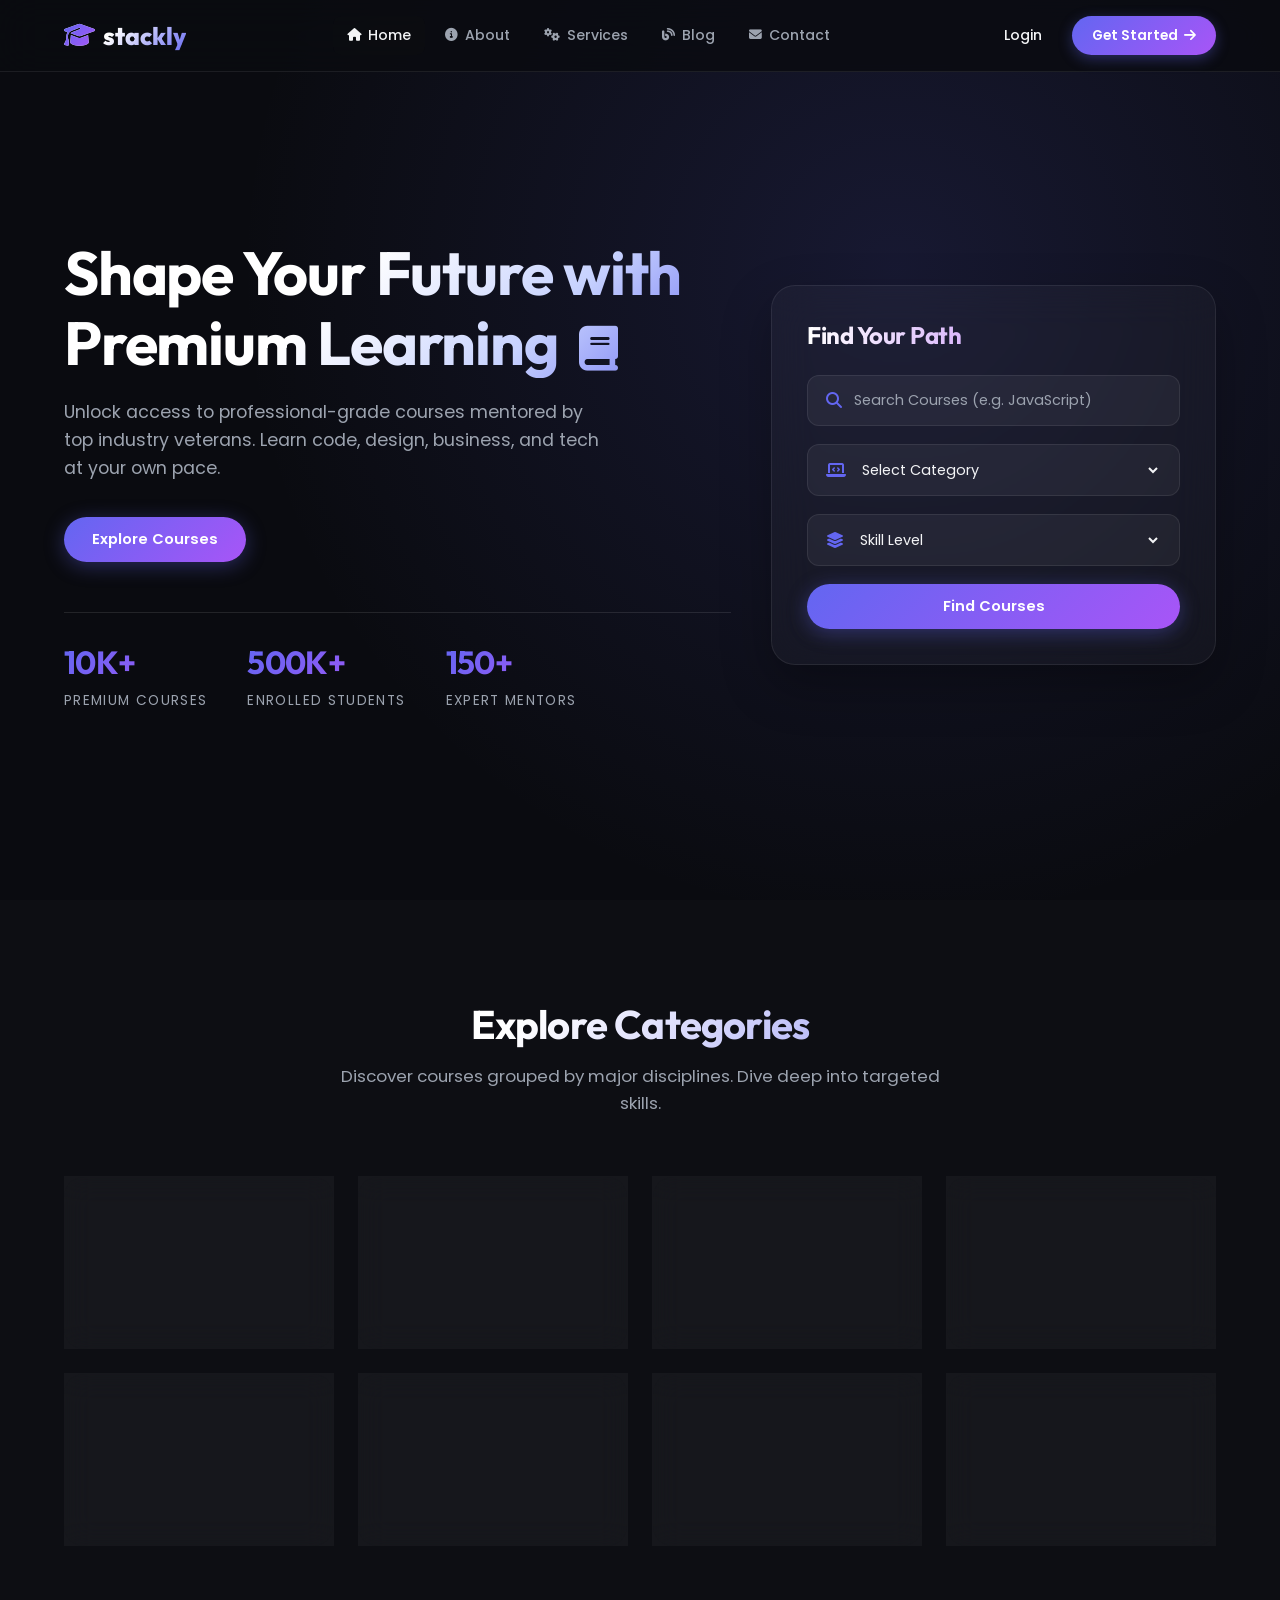
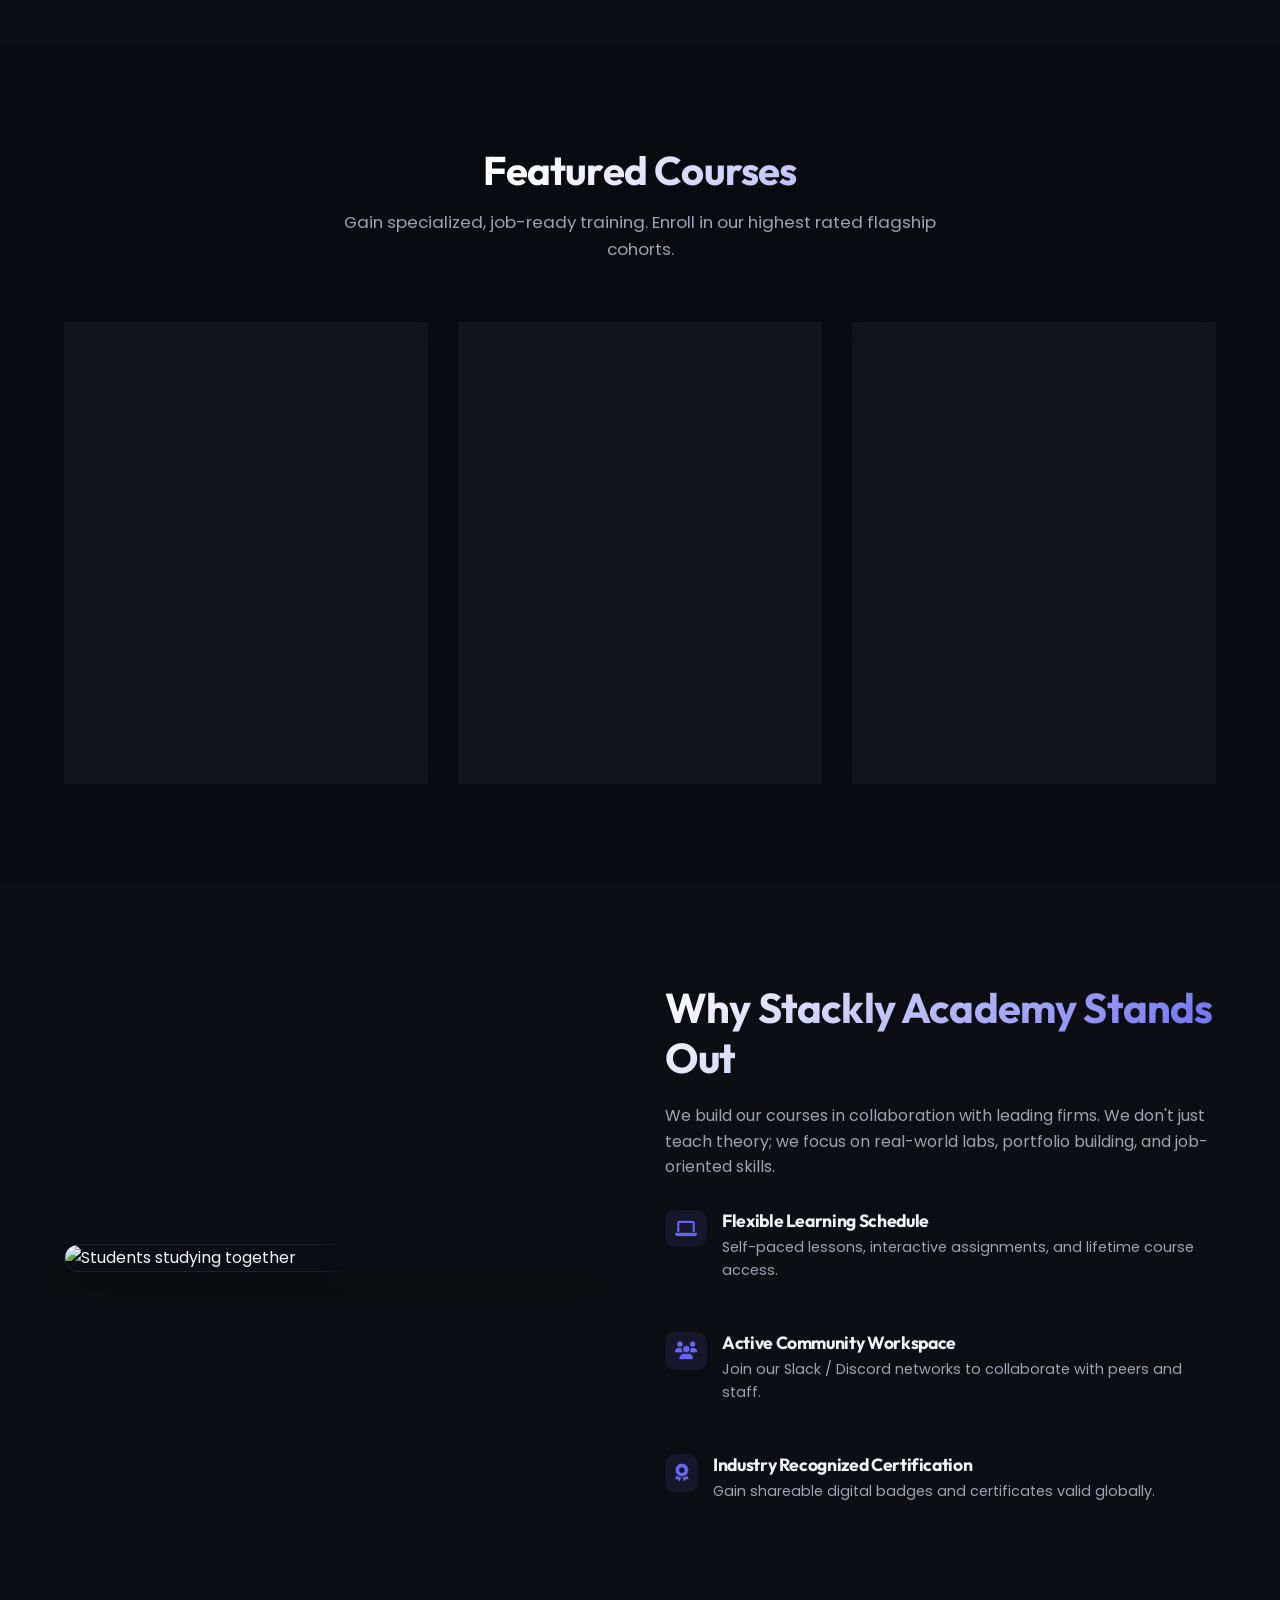
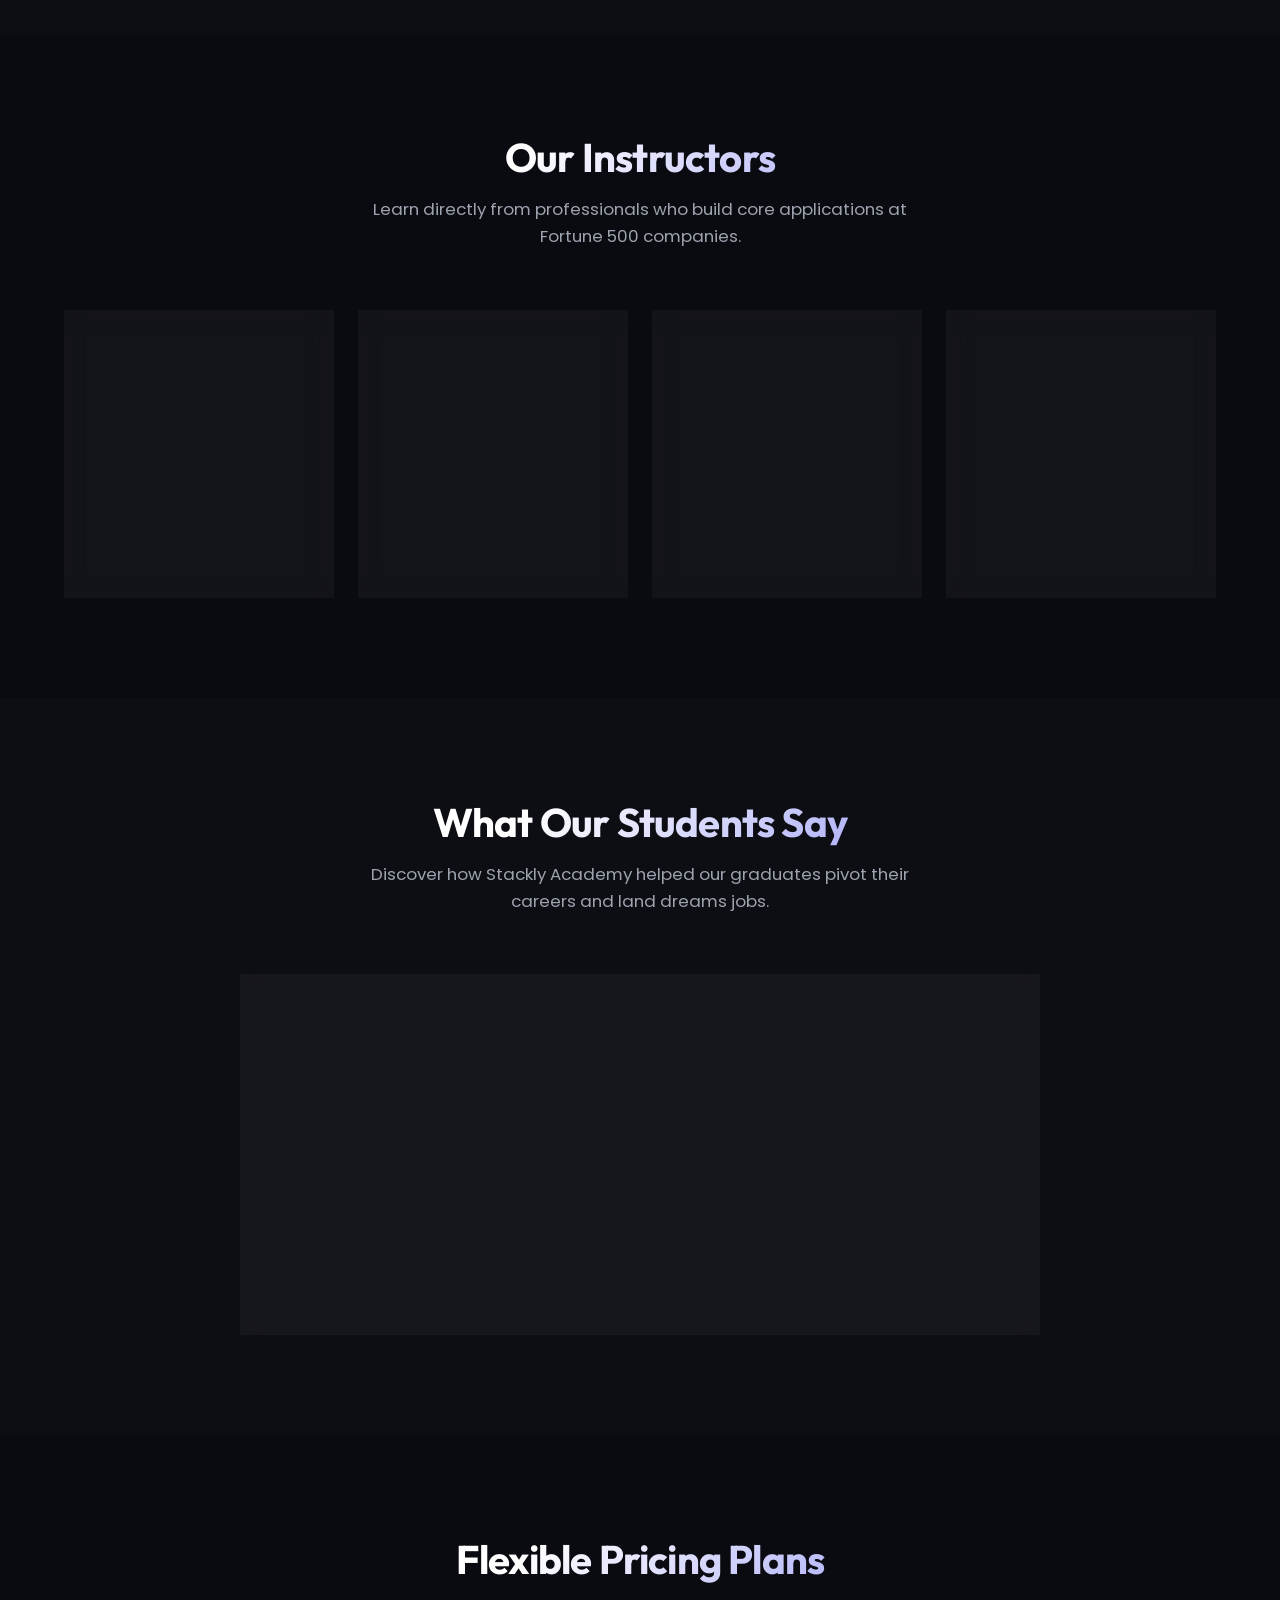
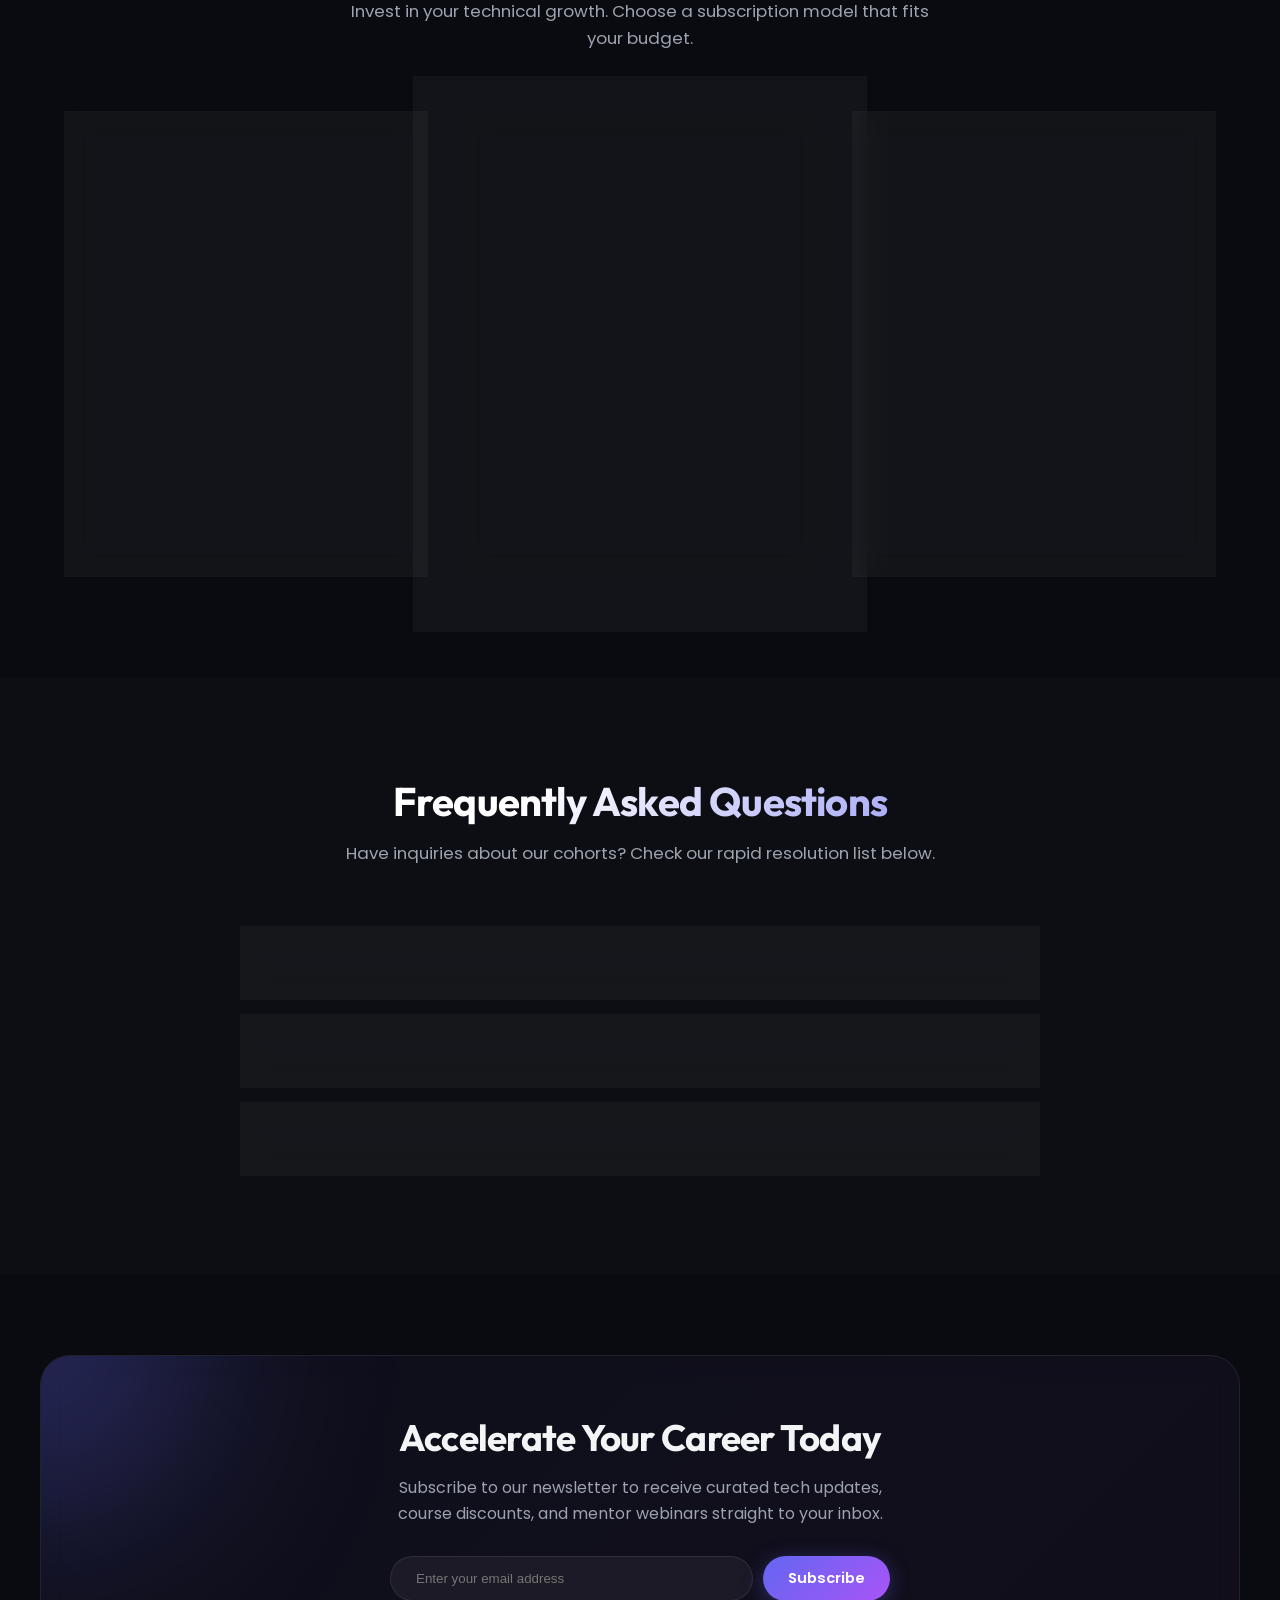
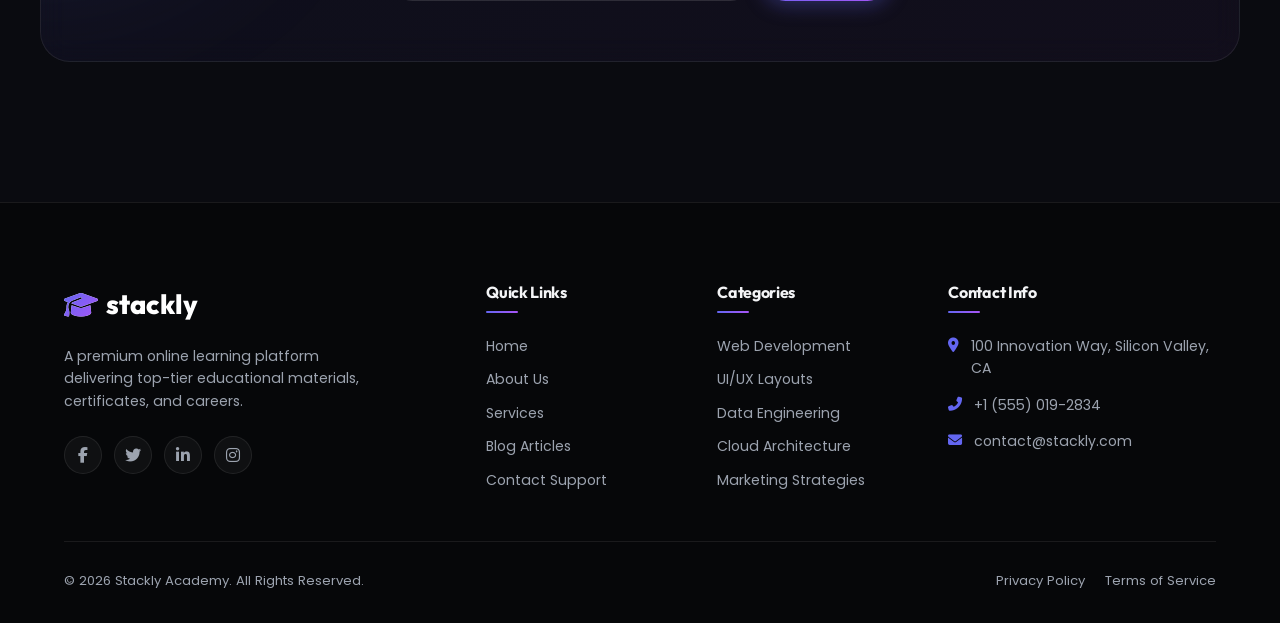
==== commit 12bde5e6: "hi" ====
--- a/index.html
+++ b/index.html
@@ -117,7 +117,7 @@
     </section>
 
     <!-- SECTION 2: Trust & Numbers Section -->
-    <section class="section-padding">
+    <!-- <section class="section-padding">
         <div class="container scroll-reveal">
             <div class="section-header">
                 <h2>Our Achievements</h2>
@@ -146,7 +146,7 @@
                 </div>
             </div>
         </div>
-    </section>
+    </section> -->
 
     <!-- SECTION 3: Course Categories -->
     <section class="section-padding" style="background: rgba(255, 255, 255, 0.01);">
@@ -555,62 +555,62 @@
 
     <!-- Footer Section -->
     <footer>
-        <div class="container">
-            <div class="footer-grid">
-                <div class="footer-about">
-                    <div class="footer-logo">
-                        <i class="fas fa-graduation-cap"></i> stackly
-                    </div>
-                    <p>A premium online learning platform delivering top-tier educational materials, certificates, and careers.</p>
-                    <div class="social-icons">
-                        <a href="404.html" class="social-icon"><i class="fab fa-facebook-f"></i></a>
-                        <a href="404.html" class="social-icon"><i class="fab fa-twitter"></i></a>
-                        <a href="404.html" class="social-icon"><i class="fab fa-linkedin-in"></i></a>
-                        <a href="404.html" class="social-icon"><i class="fab fa-instagram"></i></a>
-                    </div>
-                </div>
-
-                <div class="footer-links">
-                    <h4>Quick Links</h4>
-                    <ul>
-                        <li><a href="index.html">Home</a></li>
-                        <li><a href="about.html">About Us</a></li>
-                        <li><a href="services.html">Services</a></li>
-                        <li><a href="blog.html">Blog Articles</a></li>
-                        <li><a href="contact.html">Contact Support</a></li>
-                    </ul>
-                </div>
-
-                <div class="footer-links">
-                    <h4>Categories</h4>
-                    <ul>
-                        <li><a href="404.html">Web Development</a></li>
-                        <li><a href="404.html">UI/UX Layouts</a></li>
-                        <li><a href="404.html">Data Engineering</a></li>
-                        <li><a href="404.html">Cloud Architecture</a></li>
-                        <li><a href="404.html">Marketing Strategies</a></li>
-                    </ul>
-                </div>
-
-                <div class="footer-contact">
-                    <h4>Contact Info</h4>
-                    <ul>
-                        <li><i class="fas fa-map-marker-alt"></i> 100 Innovation Way, Silicon Valley, CA</li>
-                        <li><i class="fas fa-phone-alt"></i> +1 (555) 019-2834</li>
-                        <li><i class="fas fa-envelope"></i> contact@stackly.com</li>
-                    </ul>
-                </div>
-            </div>
-
-            <div class="footer-bottom">
-                <p>&copy; 2026 Stackly Academy. All Rights Reserved.</p>
-                <div class="footer-bottom-links">
-                    <a href="404.html">Privacy Policy</a>
-                    <a href="404.html">Terms of Service</a>
-                </div>
-            </div>
-        </div>
-    </footer>
+    <div class="container">
+        <div class="footer-grid">
+            <div class="footer-about">
+                <div class="footer-logo" onclick="window.location.href='index.html'" style="cursor: pointer;">
+                    <i class="fas fa-graduation-cap"></i> stackly
+                </div>
+                <p>A premium online learning platform delivering top-tier educational materials, certificates, and careers.</p>
+                <div class="social-icons">
+                    <a href="404.html" class="social-icon"><i class="fab fa-facebook-f"></i></a>
+                    <a href="404.html" class="social-icon"><i class="fab fa-twitter"></i></a>
+                    <a href="404.html" class="social-icon"><i class="fab fa-linkedin-in"></i></a>
+                    <a href="404.html" class="social-icon"><i class="fab fa-instagram"></i></a>
+                </div>
+            </div>
+
+            <div class="footer-links">
+                <h4>Quick Links</h4>
+                <ul>
+                    <li><a href="index.html">Home</a></li>
+                    <li><a href="about.html">About Us</a></li>
+                    <li><a href="services.html">Services</a></li>
+                    <li><a href="blog.html">Blog Articles</a></li>
+                    <li><a href="contact.html">Contact Support</a></li>
+                </ul>
+            </div>
+
+            <div class="footer-links">
+                <h4>Categories</h4>
+                <ul>
+                    <li><a href="404.html">Web Development</a></li>
+                    <li><a href="404.html">UI/UX Layouts</a></li>
+                    <li><a href="404.html">Data Engineering</a></li>
+                    <li><a href="404.html">Cloud Architecture</a></li>
+                    <li><a href="404.html">Marketing Strategies</a></li>
+                </ul>
+            </div>
+
+            <div class="footer-contact">
+                <h4>Contact Info</h4>
+                <ul>
+                    <li><i class="fas fa-map-marker-alt"></i> 100 Innovation Way, Silicon Valley, CA</li>
+                    <li><i class="fas fa-phone-alt"></i> +1 (555) 019-2834</li>
+                    <li><i class="fas fa-envelope"></i> contact@stackly.com</li>
+                </ul>
+            </div>
+        </div>
+
+        <div class="footer-bottom">
+            <p>&copy; 2026 Stackly Academy. All Rights Reserved.</p>
+            <div class="footer-bottom-links">
+                <a href="404.html">Privacy Policy</a>
+                <a href="404.html">Terms of Service</a>
+            </div>
+        </div>
+    </div>
+</footer>
 
     <!-- Main JS -->
     <script src="script.js"></script>
--- a/common.css
+++ b/common.css
@@ -311,7 +311,7 @@
 }
 
 /* Hamburger — hidden on desktop */
-.hamburger {
+/* .hamburger {
     display: none;
     flex-direction: column;
     justify-content: center;
@@ -326,15 +326,24 @@
     transition: var(--transition);
     flex-shrink: 0;
     z-index: 1200;
+} */
+.hamburger {
+    background: none;
+    border: none;
+    color: var(--text-light); /* Makes it white/light gray */
+    font-size: 1.5rem;
+    cursor: pointer;
+    display: none; /* Stays hidden on desktop */
+    z-index: 1001;
 }
 .hamburger:hover { background: rgba(99,102,241,0.12); border-color: var(--primary); }
-.hamburger span {
+ .hamburger span {
     display: block;
-    width: 20px;
-    height: 2px;
-    background: var(--text-light);
-    border-radius: 2px;
-    transition: var(--transition);
+    width: 22px;
+    height: 3px;
+    background: #ededf1; /* Stackly primary color */
+    border-radius: 3px;
+    transition: all 0.3s ease;
 }
 .hamburger.open span:nth-child(1) { transform: translateY(7px) rotate(45deg); }
 .hamburger.open span:nth-child(2) { opacity: 0; transform: scaleX(0); }
@@ -501,24 +510,26 @@
     .nav-actions { display: none; }
 
     /* Slide-in drawer */
-    .nav-menu {
-        position: fixed;
-        top: 0;
-        left: -100%;
-        width: min(320px, 85vw);
-        height: 100vh;
-        background: #0e0f17;
-        border-right: 1px solid var(--border-color);
-        flex-direction: column;
-        align-items: stretch;
-        padding: calc(var(--nav-height) + 24px) 28px 40px;
-        gap: 4px;
-        z-index: 1050;
-        overflow-y: auto;
-        transition: left 0.38s cubic-bezier(0.4, 0, 0.2, 1);
-        list-style: none;
-    }
-    .nav-menu.active { left: 0; }
+   .nav-menu {
+    position: fixed;
+    top: 0;
+    left: -100%;
+    width: 280px;
+    max-width: 85vw;
+    height: 100vh;
+    background: #0e0f17;
+    border-right: 1px solid var(--border-color);
+    flex-direction: column;
+    align-items: stretch;
+    padding: 90px 20px 30px;
+    overflow-y: auto;
+    z-index: 9999;
+    transition: left 0.35s ease;
+}
+
+.nav-menu.active {
+    left: 0;
+}
 
     /* Nav links in drawer */
     .nav-menu li { width: 100%; }
@@ -573,8 +584,37 @@
 /* ============================================================
    RESPONSIVE — SMALL MOBILE  (≤ 480px)
    ============================================================ */
-@media (max-width: 480px) {
-    .navbar .logo { font-size: 1.2rem; }
-    .navbar { padding: 0 14px; }
-    .container { padding: 0 12px; }
-}
+ @media (max-width: 480px) {
+
+    .navbar {
+        padding: 0 12px;
+    }
+
+    .navbar .logo {
+        font-size: 1rem;
+    }
+
+    .hamburger {
+        width: 38px;
+        height: 38px;
+    }
+
+    .nav-menu {
+        width: 100%;
+        max-width: 100%;
+    }
+
+    .container {
+        padding: 0 10px;
+    }
+
+    .btn-gradient,
+    .btn-secondary {
+        width: 100%;
+        font-size: 0.85rem;
+    }
+
+    .input-group {
+        padding: 12px;
+    }
+}
--- a/style.css
+++ b/style.css
@@ -1,14 +1,15 @@
-/* style.css - Home Page Styles */
+ /* style.css - Home Page Styles */
 
 /* Hero Section */
 .hero-section {
     position: relative;
-    height: 100vh;
-    min-height: 700px;
+    
+    min-height: 100vh;
     display: flex;
     align-items: center;
     overflow: hidden;
-    padding-top: 80px;
+    padding-top: 100px;
+    padding-bottom: 50px;
 }
 
 .bg-slider {
@@ -72,6 +73,10 @@
 
 .hero-content {
     color: var(--text-light);
+}
+
+.hero-card-wrapper {
+    width: 100%;
 }
 
 .hero-content h1 {
@@ -735,6 +740,12 @@
 
 /* Media Queries for Style */
 @media (max-width: 1024px) {
+    .hero-section {
+        height: auto;
+        min-height: auto;
+        padding-bottom: 60px;
+    }
+
     .hero-container {
         grid-template-columns: 1fr;
         text-align: center;
@@ -787,8 +798,16 @@
     }
     
     /* Hero Section */
+    .hero-section {
+        height: auto;
+        min-height: auto;
+        padding-top: 100px;
+        padding-bottom: 50px;
+    }
+
     .hero-container {
         grid-template-columns: 1fr;
+        flex-direction: column;
         text-align: center;
         gap: 40px;
         padding: 0 16px;
@@ -898,6 +917,12 @@
     .section-header h2 {
         font-size: 1.9rem;
     }
+    .mentors-grid, 
+    .features-grid,
+    .pricing-grid {
+        grid-template-columns: 1fr !important;
+        gap: 20px;
+    }
 }
 
 /* ===== MOBILE: 480px and below ===== */
@@ -931,5 +956,4 @@
     .faq-question {
         font-size: 0.95rem;
     }
-}
-
+}
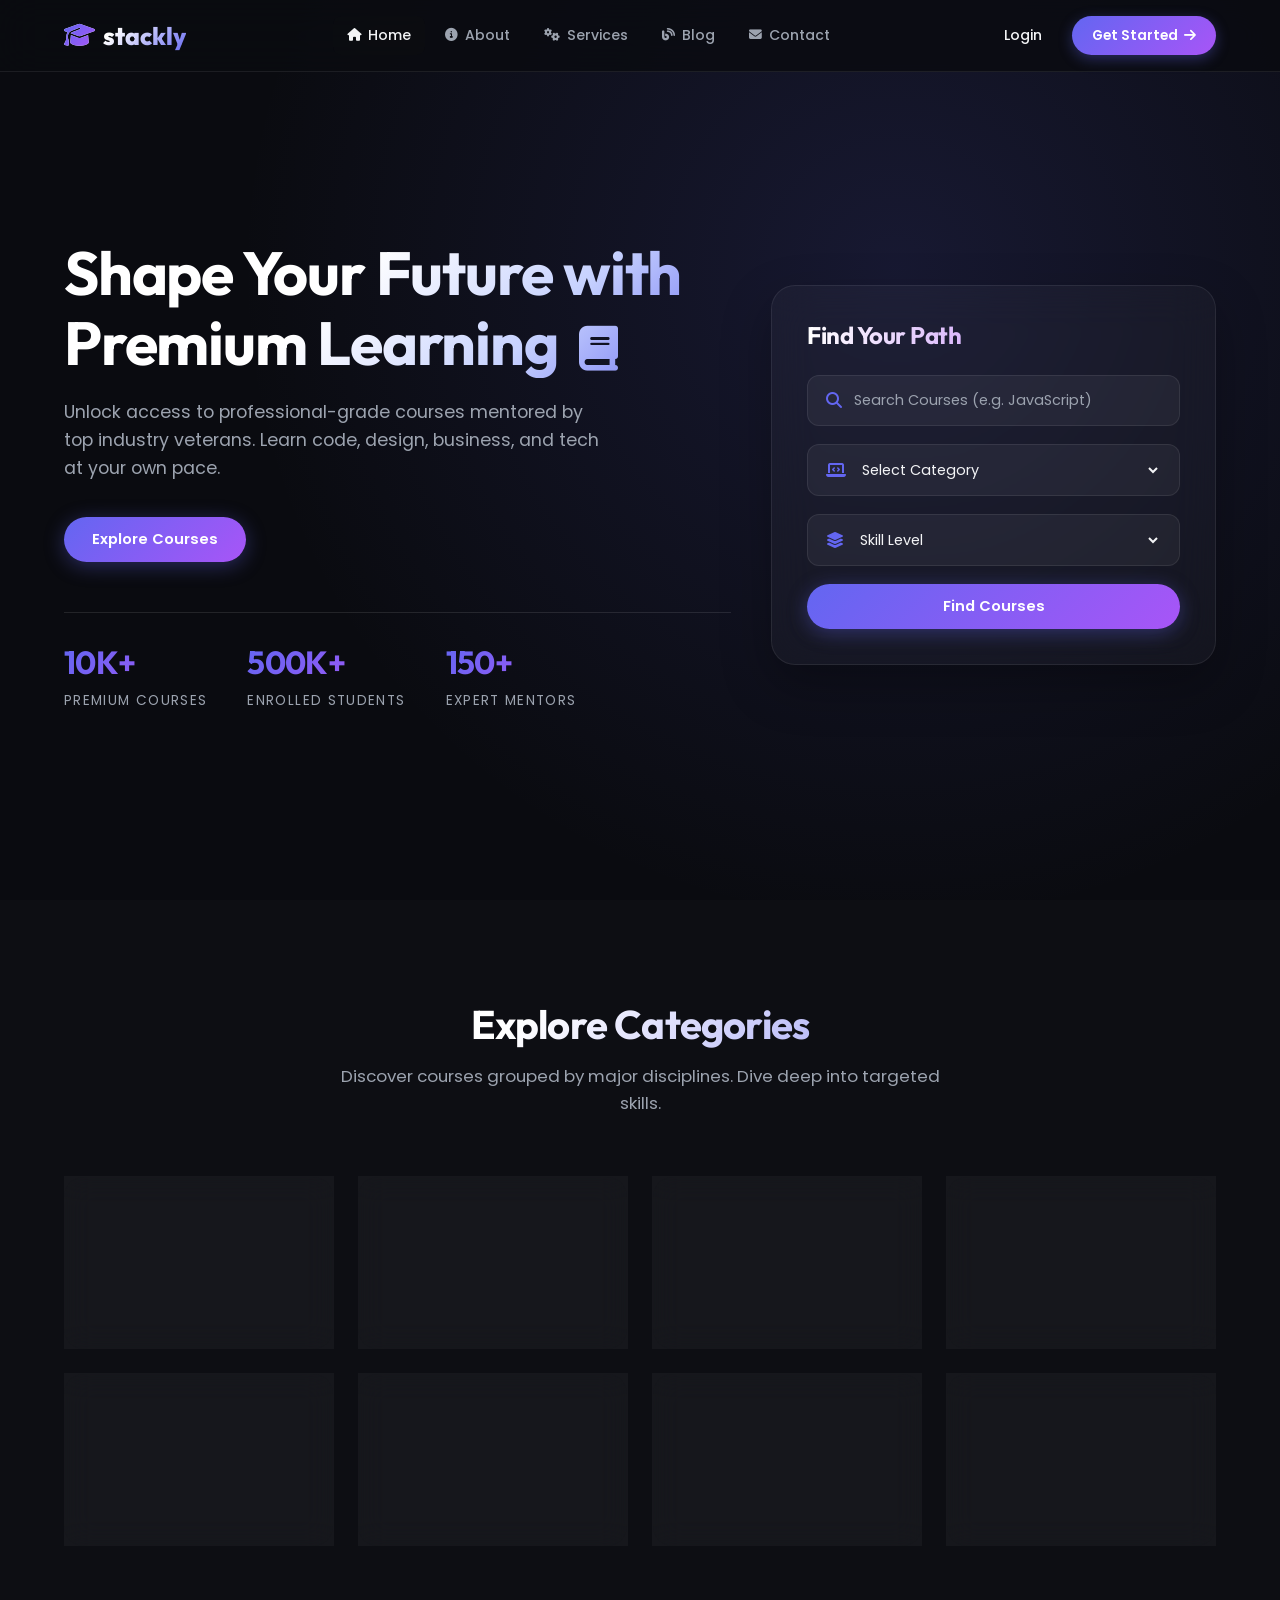
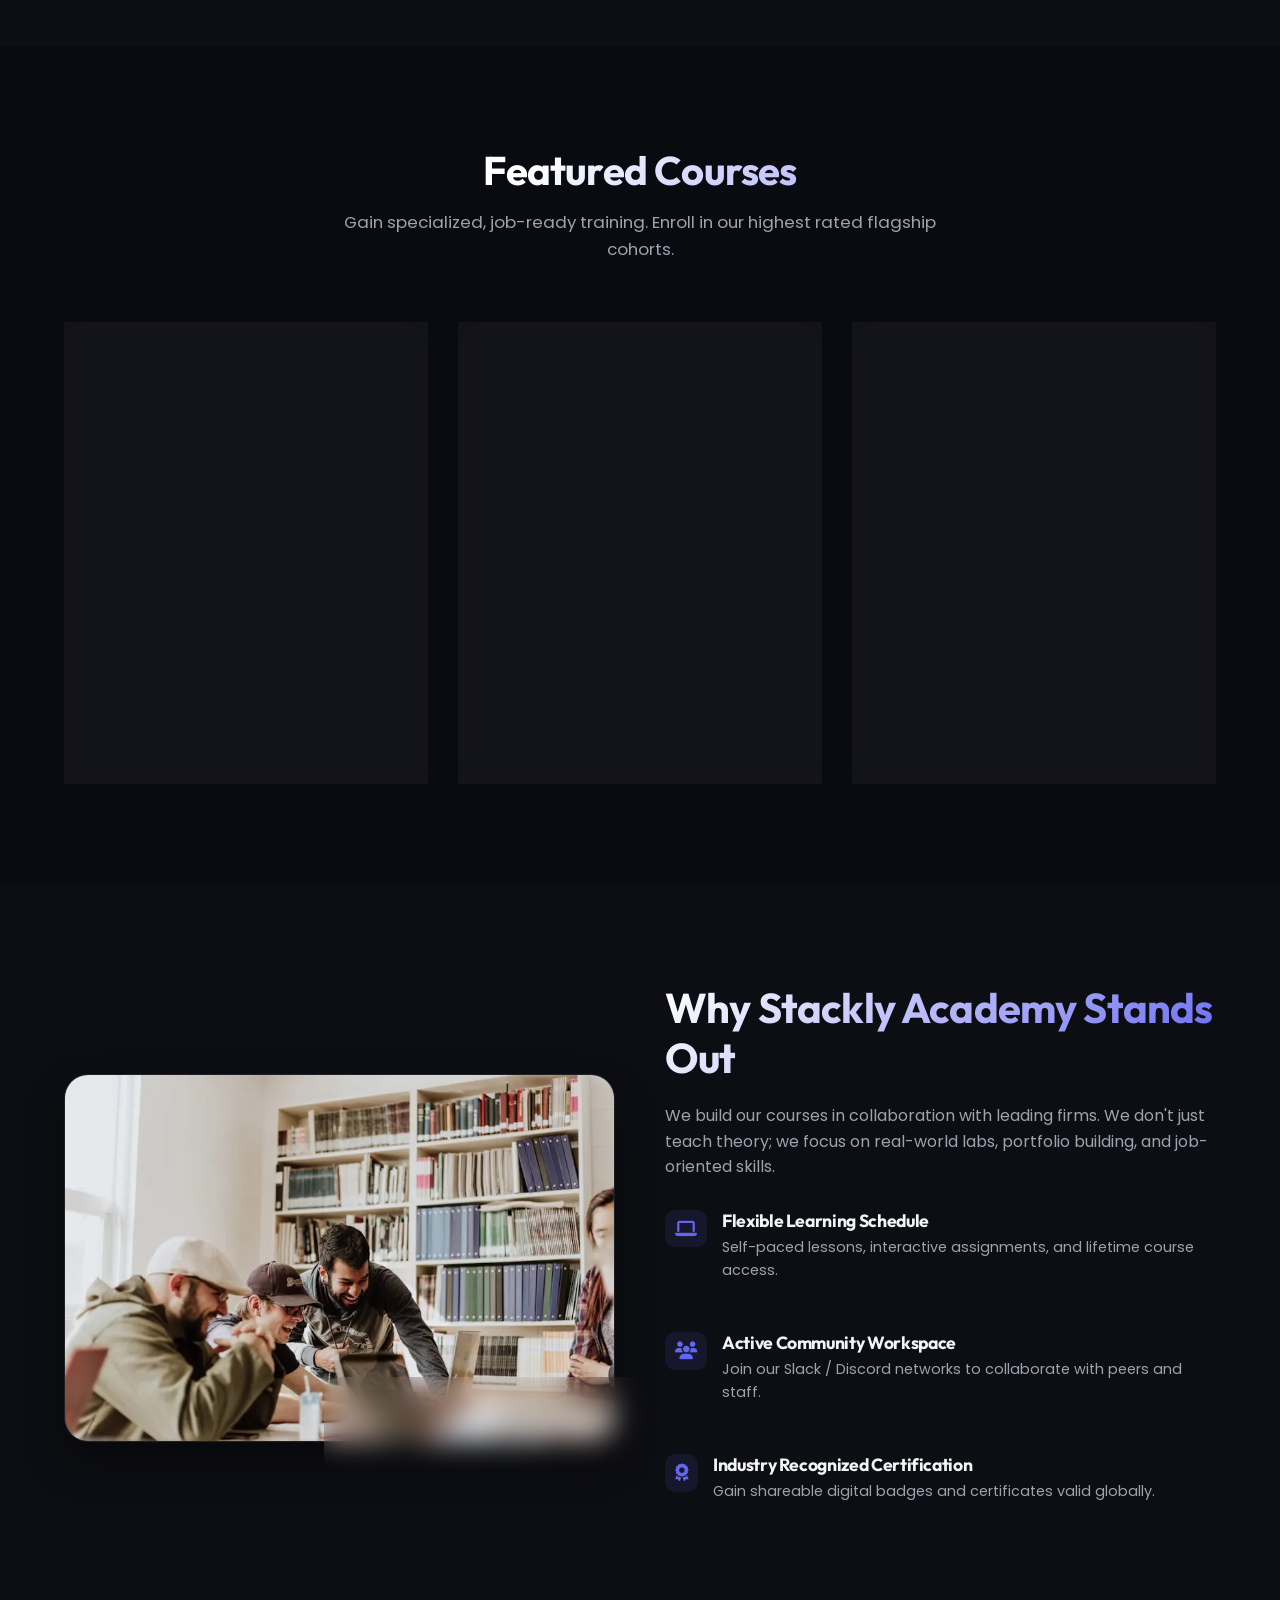
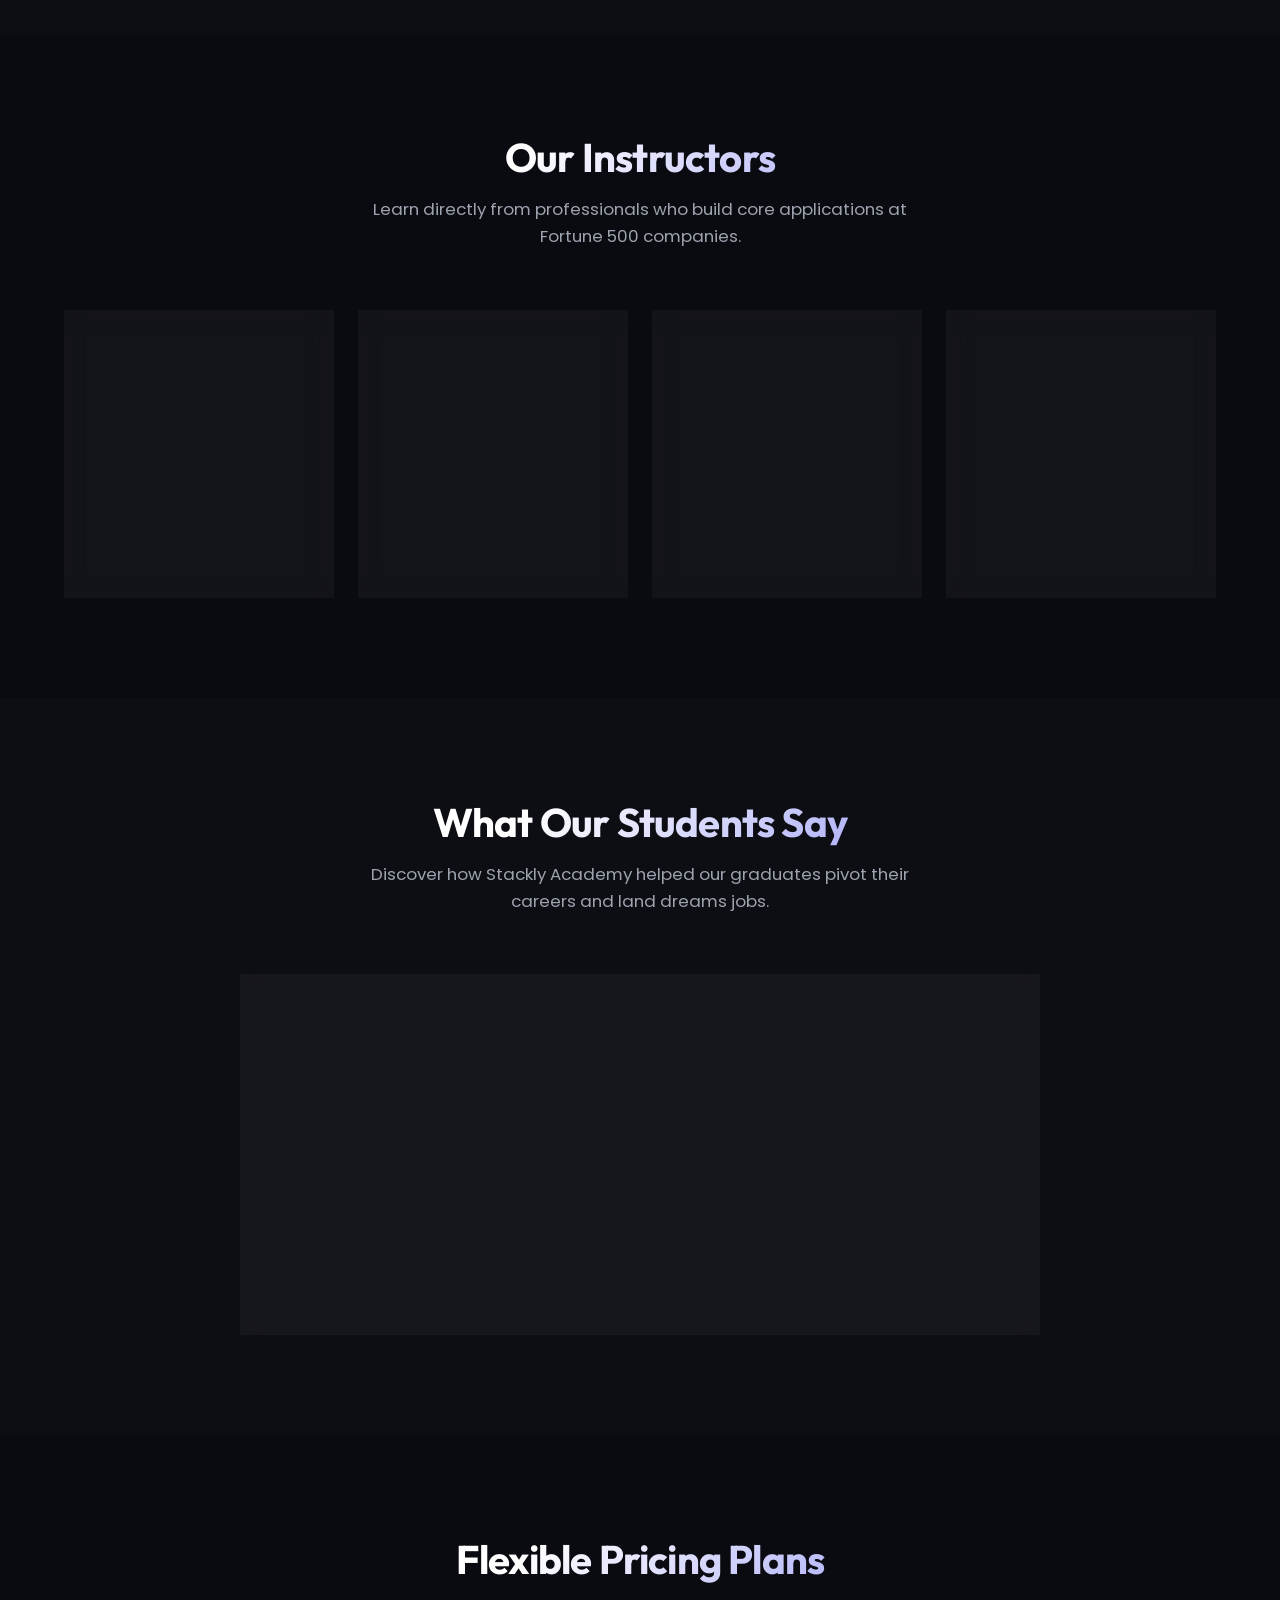
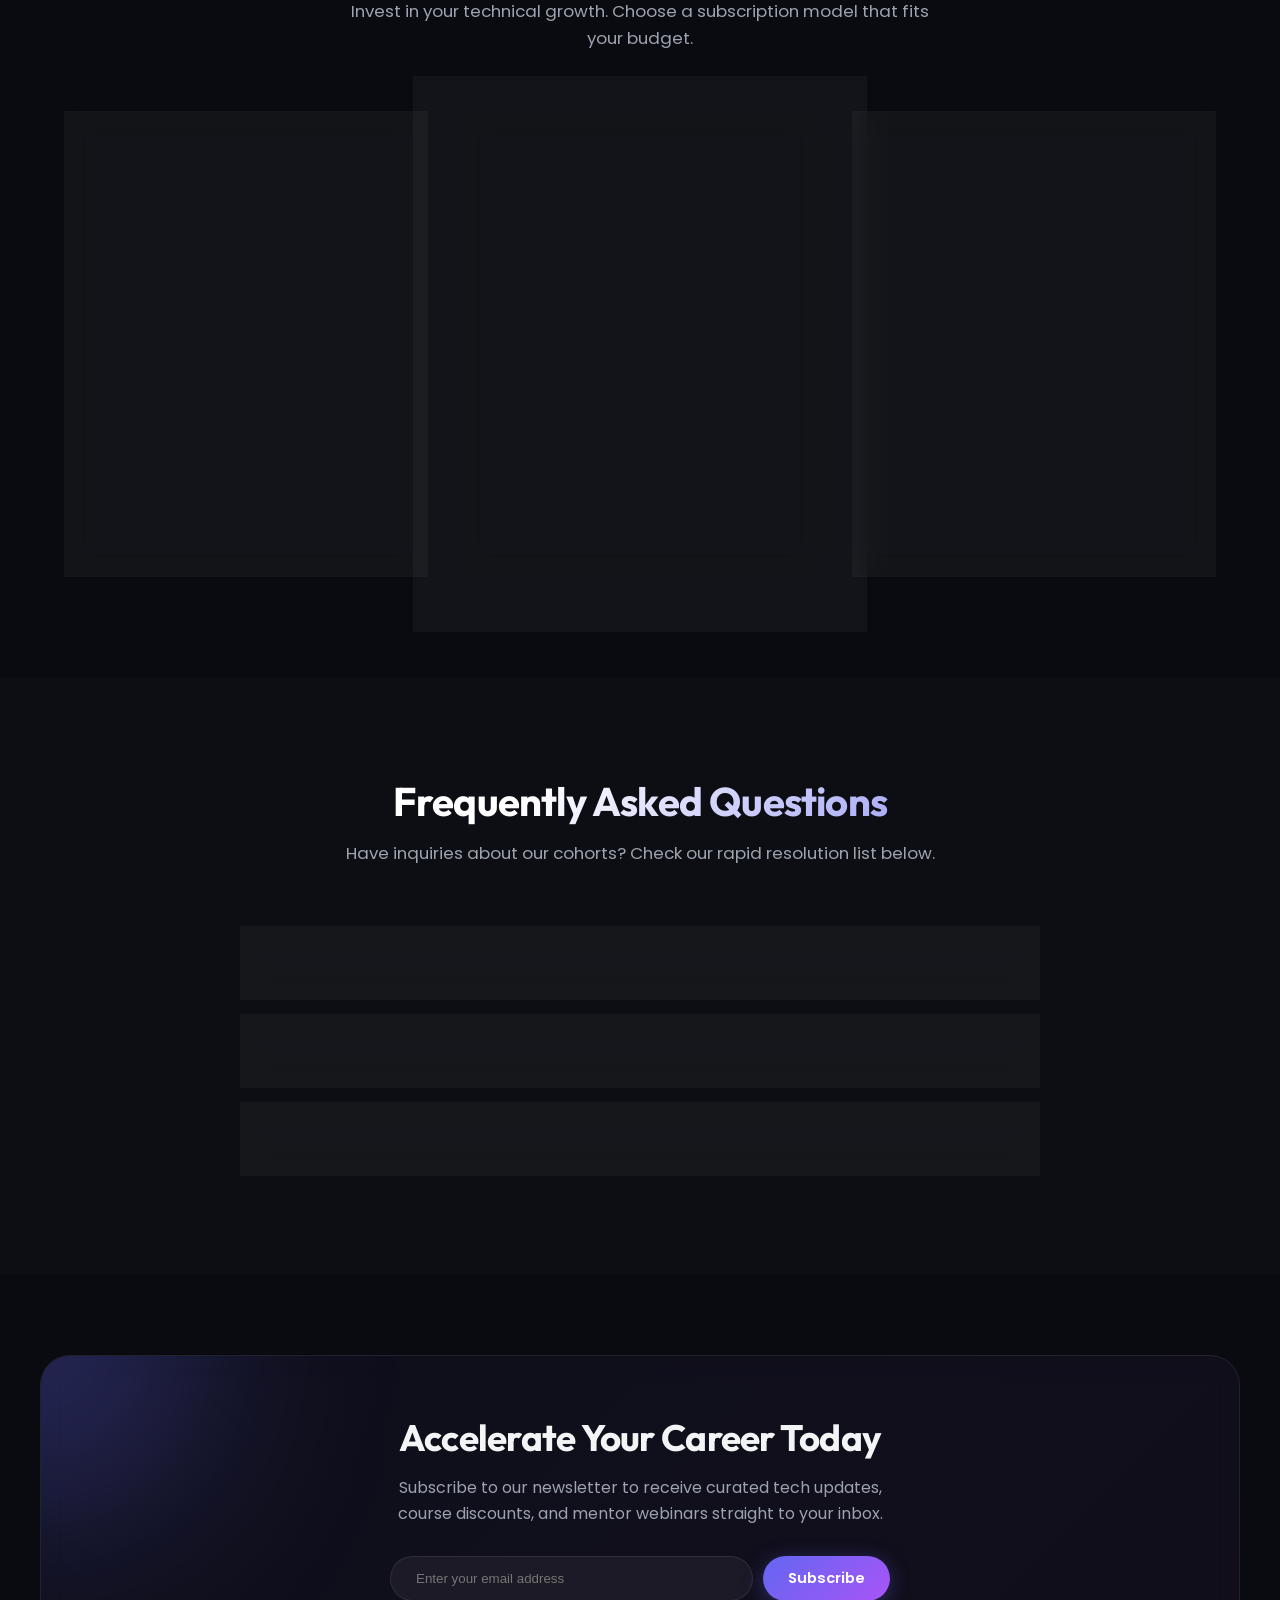
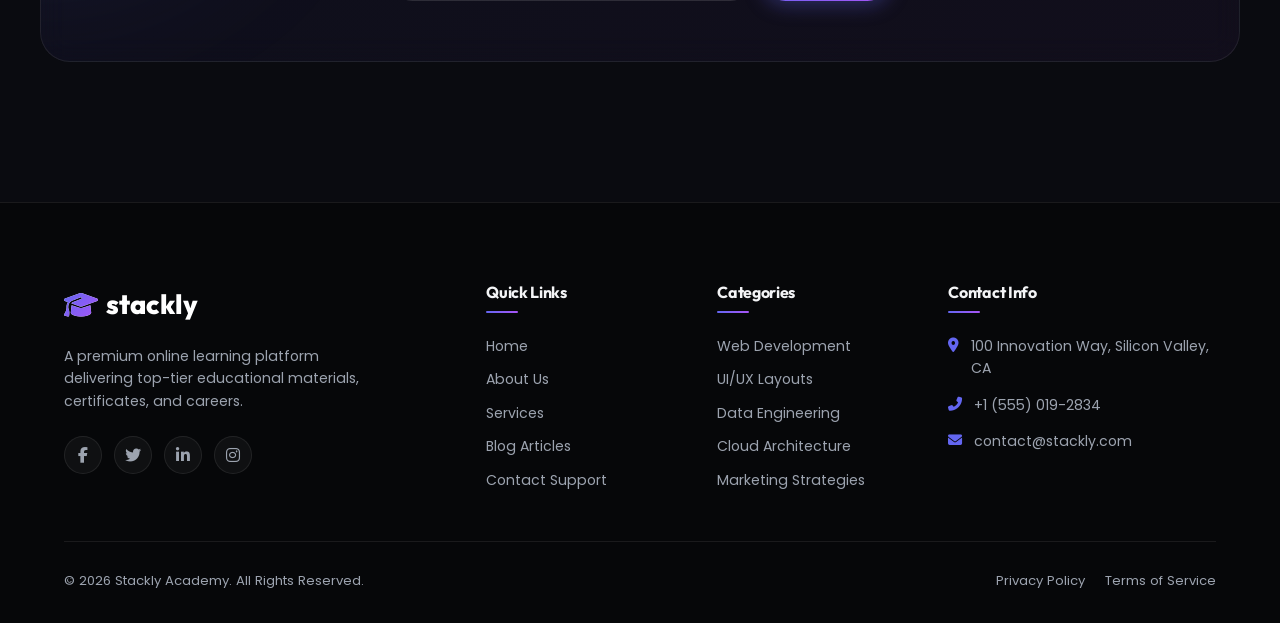
==== commit 0a306e9b: "hi" ====
--- a/index.html
+++ b/index.html
@@ -210,7 +210,7 @@
             <div class="courses-grid">
                 <!-- Course 1 -->
                 <div class="course-card glass-panel">
-                    <div class="course-img" style="background-image: url('https://images.unsplash.com/photo-1547082299-de196ea013d6?q=80&w=600');">
+                    <div class="course-img" style="background-image: url('./images/img1.webp');">
                         <span class="course-badge">Best Seller</span>
                     </div>
                     <div class="course-body">
@@ -220,7 +220,7 @@
                         </div>
                         <h3>Full Stack Web Development Masterclass</h3>
                         <div class="course-instructor">
-                            <img src="https://images.unsplash.com/photo-1534528741775-53994a69daeb?q=80&w=200" alt="Instructor Profile">
+                            <img src="images/profile1.webp" alt="Instructor Profile">
                             <span>Sarah Jenkins, Tech Lead</span>
                         </div>
                         <div class="course-footer">
@@ -234,7 +234,7 @@
 
                 <!-- Course 2 -->
                 <div class="course-card glass-panel">
-                    <div class="course-img" style="background-image: url('https://images.unsplash.com/photo-1581291518655-9523c932ded7?q=80&w=600');">
+                    <div class="course-img" style="background-image: url('images/img2_11zon.webp');">
                         <span class="course-badge">Trending</span>
                     </div>
                     <div class="course-body">
@@ -244,7 +244,7 @@
                         </div>
                         <h3>UI/UX Design Frameworks & Prototyping</h3>
                         <div class="course-instructor">
-                            <img src="https://images.unsplash.com/photo-1507003211169-0a1dd7228f2d?q=80&w=200" alt="Instructor Profile">
+                            <img src="images/profile2.webp" alt="Instructor Profile">
                             <span>David Vance, Lead Designer</span>
                         </div>
                         <div class="course-footer">
@@ -258,7 +258,7 @@
 
                 <!-- Course 3 -->
                 <div class="course-card glass-panel">
-                    <div class="course-img" style="background-image: url('https://images.unsplash.com/photo-1527689368864-3a821dbccc34?q=80&w=600');">
+                    <div class="course-img" style="background-image: url('images/img3.webp');">
                         <span class="course-badge">Advanced</span>
                     </div>
                     <div class="course-body">
@@ -268,7 +268,7 @@
                         </div>
                         <h3>Data Science, AI & Machine Learning Bootcamp</h3>
                         <div class="course-instructor">
-                            <img src="https://images.unsplash.com/photo-1500648767791-00dcc994a43e?q=80&w=200" alt="Instructor Profile">
+                            <img src="./images/profile3.webp" alt="Instructor Profile">
                             <span>Dr. Alan Carter, AI Scientist</span>
                         </div>
                         <div class="course-footer">
@@ -288,7 +288,7 @@
         <div class="container scroll-reveal">
             <div class="why-container">
                 <div class="why-image-wrapper">
-                    <img src="https://images.unsplash.com/photo-1523240795612-9a054b0db644?q=80&w=800" class="why-image" alt="Students studying together">
+                    <img src="./images/img4.webp" class="why-image" alt="Students studying together">
                     <div class="why-floating-card glass-panel">
                         <i class="fas fa-trophy"></i>
                         <div>
@@ -338,7 +338,7 @@
             <div class="mentors-grid">
                 <!-- Mentor 1 -->
                 <div class="mentor-card glass-panel">
-                    <img src="https://images.unsplash.com/photo-1544005313-94ddf0286df2?q=80&w=300" class="mentor-img" alt="Mentor Profile">
+                    <img src="./images/profile4.webp" class="mentor-img" alt="Mentor Profile">
                     <h3>Sarah Jenkins</h3>
                     <p>Full Stack Tech Lead</p>
                     <div class="social-icons">
@@ -350,7 +350,7 @@
 
                 <!-- Mentor 2 -->
                 <div class="mentor-card glass-panel">
-                    <img src="https://images.unsplash.com/photo-1506794778202-cad84cf45f1d?q=80&w=300" class="mentor-img" alt="Mentor Profile">
+                    <img src="./images/profile2.webp" class="mentor-img" alt="Mentor Profile">
                     <h3>David Vance</h3>
                     <p>Principal UI/UX Designer</p>
                     <div class="social-icons">
@@ -362,7 +362,7 @@
 
                 <!-- Mentor 3 -->
                 <div class="mentor-card glass-panel">
-                    <img src="https://images.unsplash.com/photo-1500648767791-00dcc994a43e?q=80&w=300" class="mentor-img" alt="Mentor Profile">
+                    <img src="./images/profile3.webp" class="mentor-img" alt="Mentor Profile">
                     <h3>Dr. Alan Carter</h3>
                     <p>Machine Learning Lead</p>
                     <div class="social-icons">
@@ -374,7 +374,7 @@
 
                 <!-- Mentor 4 -->
                 <div class="mentor-card glass-panel">
-                    <img src="https://images.unsplash.com/photo-1573496359142-b8d87734a5a2?q=80&w=300" class="mentor-img" alt="Mentor Profile">
+                    <img src="./images/profile1.webp" class="mentor-img" alt="Mentor Profile">
                     <h3>Elena Rostova</h3>
                     <p>VP Cloud Architecture</p>
                     <div class="social-icons">
@@ -401,7 +401,7 @@
                     <div class="testimonial-slide">
                         <p>The Full Stack Web Development cohort was life-changing. The projects were challenging and mirrored the tasks I now perform as a Software Engineer at Microsoft. The mentor guidance was top-notch.</p>
                         <div class="testi-user">
-                            <img src="https://images.unsplash.com/photo-1494790108377-be9c29b29330?q=80&w=150" alt="Student Profile">
+                            <img src="./images/profile1.webp" alt="Student Profile">
                             <div class="testi-info">
                                 <h4>Amanda Clark</h4>
                                 <span>Software Engineer, Microsoft</span>
@@ -413,7 +413,7 @@
                     <div class="testimonial-slide">
                         <p>Transitioning from Graphic Design to UX Design felt daunting until I took David's masterclass. The structuring of user testing and wireframe iterations completely reshaped my perspective.</p>
                         <div class="testi-user">
-                            <img src="https://images.unsplash.com/photo-1560250097-0b93528c311a?q=80&w=150" alt="Student Profile">
+                            <img src="./images/profile2.webp" alt="Student Profile">
                             <div class="testi-info">
                                 <h4>Marcus Thorne</h4>
                                 <span>UI/UX Designer, Figma</span>
@@ -425,7 +425,7 @@
                     <div class="testimonial-slide">
                         <p>The AI and Machine Learning bootcamp was extensive and hands-on. We deployed real-world predictive models and NLP tasks. I secured a Machine Learning Internship within weeks of graduating.</p>
                         <div class="testi-user">
-                            <img src="https://images.unsplash.com/photo-1573497019940-1c28c88b4f3e?q=80&w=150" alt="Student Profile">
+                            <img src="./images/profile4.webp" alt="Student Profile">
                             <div class="testi-info">
                                 <h4>Lila Patel</h4>
                                 <span>ML Intern, NVIDIA</span>
